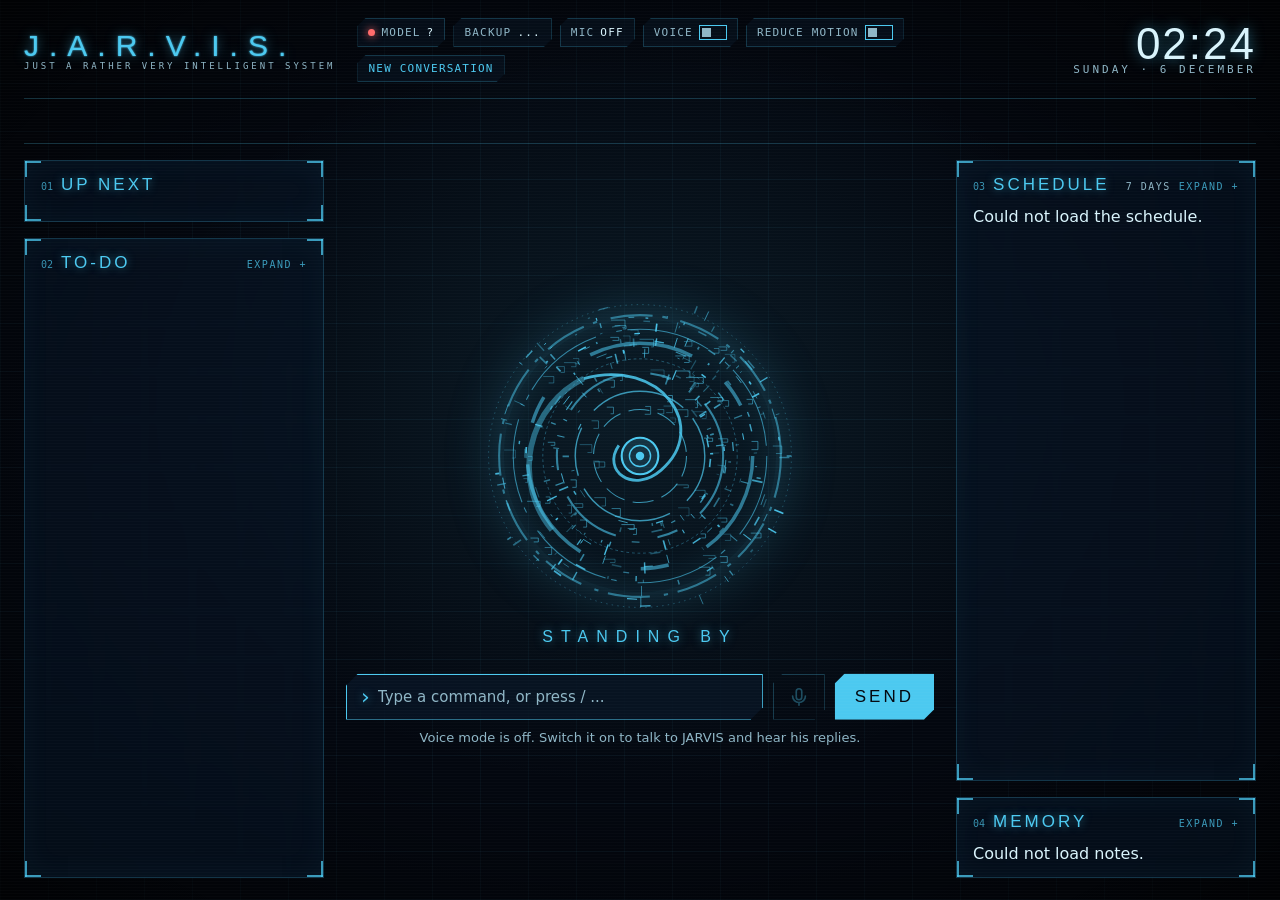
==== static/index.html @ 54e6f25e "Give the dashboard a cinematic HUD look Step 1 of the owner's HUD plan, from a mockup they approved:" ====
<!DOCTYPE html>
<html lang="en">
<head>
<meta charset="UTF-8">
<meta name="viewport" content="width=device-width, initial-scale=1">
<title>JARVIS</title>
<link rel="stylesheet" href="/static/css/jarvis.css">
</head>
<body data-state="idle">
<!-- Shown once per browser session, never with Reduce motion (app.js) -->
<div class="boot" id="boot" hidden>
  <div class="boot-lines">
    <div>&gt; INITIALISING J.A.R.V.I.S.</div>
    <div>&gt; CALENDAR ......... ONLINE</div>
    <div>&gt; MEMORY ........... ONLINE</div>
    <div>&gt; MODEL ............ <span id="boot-model">CHECKING</span></div>
    <div id="boot-greeting">&gt; GOOD DAY, SIR.</div>
  </div>
</div>
<div id="scrim"></div>

<header>
  <div class="mark">J.A.R.V.I.S.<small>JUST A RATHER VERY INTELLIGENT SYSTEM</small></div>
  <div class="readouts">
    <div class="chip" id="model-chip"><span class="dot" id="ollama-dot"></span>MODEL <b id="model-name">...</b></div>
    <div class="chip" id="backup-chip">BACKUP <b id="backup-time">...</b></div>
    <div class="chip">MIC <b id="mic-state">OFF</b></div>
    <div class="chip">VOICE <button id="voice" role="switch" aria-checked="false" aria-label="Voice mode"></button></div>
    <div class="chip">REDUCE MOTION <button id="motion" role="switch" aria-checked="false" aria-label="Reduce motion"></button></div>
    <button class="chip action" id="newchat" title="Forget this conversation and start again">NEW CONVERSATION</button>
  </div>
  <div class="clock"><div class="t" id="clock-time">--:--</div><div class="d" id="clock-date">&nbsp;</div></div>
</header>

<div class="timeline" id="timeline" aria-label="Today's events"></div>

<div class="col">
  <div class="panel" id="upnext-panel"><div class="h"><span class="n">01</span><span class="l">UP NEXT</span><span class="r" id="upnext-in"></span></div><div id="upnext"></div></div>
  <div class="panel grow" tabindex="0"><div class="h"><span class="n">02</span><span class="l">TO-DO</span><span class="r" id="tasks-count"></span><span class="hint">EXPAND +</span></div><div id="tasks"></div></div>
</div>

<div class="center">
  <div class="orbwrap"><svg id="orb" viewBox="0 0 460 460" role="img" aria-label="JARVIS orb"></svg></div>
  <div class="status" id="status">STANDING BY</div>
  <div class="transcript" id="transcript" aria-live="polite"></div>
  <div class="ticker" id="ticker"></div>
  <div id="confirm" role="alertdialog" aria-labelledby="confirm-text">
    <div><div class="warn">CONFIRM ACTION</div><div id="confirm-text"></div></div>
    <div class="btns">
      <button id="cancel" class="btn ghost">CANCEL</button>
      <button id="ok" class="btn amber">CONFIRM</button>
    </div>
  </div>
  <div class="bar">
    <div class="field"><input id="input" placeholder="Type a command, or press / ..." autocomplete="off" aria-label="Command"></div>
    <button id="mic" aria-label="Microphone" title="Hold to talk, or tap to start and tap to stop">
      <svg width="22" height="22" viewBox="0 0 24 24" fill="none" stroke="currentColor" stroke-width="1.8" stroke-linecap="round"><rect x="9" y="3" width="6" height="12" rx="3"/><path d="M5 11a7 7 0 0 0 14 0M12 18v3"/></svg>
    </button>
    <button id="send">SEND</button>
  </div>
  <div class="muted" id="hint"></div>
</div>

<div class="col">
  <div class="panel grow" id="sched-panel" tabindex="0"><div class="h"><span class="n">03</span><span class="l">SCHEDULE</span><span class="r">7 DAYS</span><span class="hint">EXPAND +</span></div><div id="sched"></div><div id="cal"></div></div>
  <div class="panel" tabindex="0"><div class="h"><span class="n">04</span><span class="l">MEMORY</span><span class="r" id="notes-count"></span><span class="hint">EXPAND +</span></div><div id="notes"></div></div>
</div>

<script src="/static/js/orb.js"></script>
<script src="/static/js/chat.js"></script>
<script src="/static/js/tasks.js"></script>
<script src="/static/js/notes.js"></script>
<script src="/static/js/voice.js"></script>
<script src="/static/js/calendar.js"></script>
<script src="/static/js/app.js"></script>
</body>
</html>
---- static/css/jarvis.css ----
/* JARVIS dashboard: the cinematic HUD look (CHANGELOG section 41) */
:root {
  --bg:#03070f; --panel:rgba(8,20,36,.62); --panel-solid:#07111f;
  --line:rgba(76,201,240,.22); --line-strong:rgba(76,201,240,.75);
  --text:#d9f4fc; --muted:#8fb6c6; --accent:#4cc9f0; --glow:rgba(76,201,240,.55);
  --amber:#f0b429; --red:#ff6b6b; --green:#3ddc97;
  --mono:ui-monospace,Menlo,monospace;
  /* DIN Condensed comes with macOS: angular and technical, nothing to download */
  --display:"DIN Condensed","Avenir Next Condensed","Arial Narrow",sans-serif;
}
* { box-sizing:border-box; }
html, body { height:100%; }

/* The dashboard is exactly one screen tall; panels scroll inside themselves */
body {
  margin:0; height:100vh; overflow:hidden; color:var(--text); font-family:-apple-system,system-ui,sans-serif;
  display:grid; grid-template-columns:minmax(240px,300px) 1fr minmax(240px,300px);
  grid-template-rows:auto auto minmax(0,1fr); gap:16px 22px; padding:18px 24px 22px;
  background:
    radial-gradient(ellipse at 50% 45%, rgba(76,201,240,.10), transparent 55%),
    radial-gradient(ellipse at center, transparent 55%, rgba(0,0,0,.75) 100%),
    repeating-linear-gradient(0deg, rgba(76,201,240,.045) 0 1px, transparent 1px 48px),
    repeating-linear-gradient(90deg, rgba(76,201,240,.045) 0 1px, transparent 1px 48px),
    var(--bg);
}
/* Faint scanlines over everything; they never catch clicks */
body::after { content:""; position:fixed; inset:0; pointer-events:none; z-index:30;
  background:repeating-linear-gradient(0deg, rgba(255,255,255,.018) 0 1px, transparent 1px 3px); }

/* ---------- header ---------- */
header { grid-column:1 / 4; display:flex; align-items:center; gap:22px; min-width:0; }
.mark { font-family:var(--display); font-size:30px; letter-spacing:10px; color:var(--accent); white-space:nowrap;
  text-shadow:0 0 12px var(--glow), 0 0 2px var(--accent); }
.mark small { display:block; font-family:var(--mono); font-size:9px; letter-spacing:3px; color:var(--muted); text-shadow:none; margin-top:-2px; }
.readouts { display:flex; gap:8px; flex-wrap:wrap; min-width:0; }
.readouts .chip { font-family:var(--mono); font-size:11px; letter-spacing:1.2px; color:var(--muted); padding:6px 10px; display:flex; align-items:center; gap:6px;
  border:1px solid var(--line); background:rgba(8,20,36,.55);
  clip-path:polygon(8px 0,100% 0,100% calc(100% - 8px),calc(100% - 8px) 100%,0 100%,0 8px); }
.readouts .chip b { color:var(--text); font-weight:500; }
.readouts .chip.warn b { color:var(--amber); }
.readouts button.chip { cursor:pointer; color:var(--accent); }
.readouts button.chip:hover { border-color:var(--line-strong); background:rgba(76,201,240,.1); }
.readouts button.chip:disabled { opacity:.5; cursor:wait; }
.readouts .chip button[role="switch"] { background:none; border:1px solid var(--accent); width:28px; height:15px; position:relative; padding:0; cursor:pointer; }
.readouts .chip button[role="switch"]::after { content:""; position:absolute; top:2px; left:2px; width:9px; height:9px; background:var(--muted); transition:left .2s; }
.readouts .chip button[aria-checked="true"]::after { left:15px; background:var(--accent); box-shadow:0 0 6px var(--glow); }
.dot { display:inline-block; width:7px; height:7px; border-radius:50%; background:var(--muted); }
.dot.ok { background:var(--green); box-shadow:0 0 8px var(--green); }
.dot.bad { background:var(--red); box-shadow:0 0 8px var(--red); }
.clock { margin-left:auto; text-align:right; white-space:nowrap; }
.clock .t { font-family:var(--display); font-size:44px; line-height:.9; letter-spacing:2px; text-shadow:0 0 14px var(--glow); }
.clock .d { font-family:var(--mono); font-size:11px; letter-spacing:3px; color:var(--muted); }

/* ---------- today's timeline ---------- */
.timeline { grid-column:1 / 4; position:relative; height:46px; border-top:1px solid var(--line); border-bottom:1px solid var(--line); overflow:hidden; }
.timeline .hour { position:absolute; top:0; bottom:0; border-left:1px solid rgba(76,201,240,.12);
  font-family:var(--mono); font-size:10px; color:var(--muted); padding:3px 0 0 4px; }
.timeline .ev { position:absolute; top:18px; height:21px; background:rgba(76,201,240,.18); border-left:2px solid var(--accent);
  font-size:11px; padding:3px 6px; white-space:nowrap; overflow:hidden; text-overflow:ellipsis; }
.timeline .ev.past { opacity:.4; }
.timeline .ev.live { border-left-color:var(--amber); background:rgba(240,180,41,.18); }
.timeline .now { position:absolute; top:0; bottom:0; width:2px; background:var(--amber); box-shadow:0 0 10px var(--amber); }
.timeline .now::before { content:"NOW"; position:absolute; top:2px; left:5px; font-family:var(--mono); font-size:9px; letter-spacing:2px; color:var(--amber); }
.timeline .tempty { position:absolute; left:12px; top:15px; font-size:12px; color:var(--muted); }

/* ---------- panels, framed with corner brackets ---------- */
.col { display:flex; flex-direction:column; gap:16px; min-height:0; }
.panel {
  position:relative; min-height:0; overflow:auto; padding:14px 16px; cursor:pointer;
  background-color:var(--panel); border:1px solid var(--line);
  -webkit-backdrop-filter:blur(3px); backdrop-filter:blur(3px);
  --c:var(--line-strong); --s:16px;
  background-image:
    linear-gradient(var(--c),var(--c)), linear-gradient(var(--c),var(--c)),
    linear-gradient(var(--c),var(--c)), linear-gradient(var(--c),var(--c)),
    linear-gradient(var(--c),var(--c)), linear-gradient(var(--c),var(--c)),
    linear-gradient(var(--c),var(--c)), linear-gradient(var(--c),var(--c));
  background-repeat:no-repeat;
  background-size:var(--s) 2px, 2px var(--s), var(--s) 2px, 2px var(--s), var(--s) 2px, 2px var(--s), var(--s) 2px, 2px var(--s);
  background-position:0 0, 0 0, 100% 0, 100% 0, 0 100%, 0 100%, 100% 100%, 100% 100%;
  box-shadow:inset 0 0 30px rgba(76,201,240,.05);
}
.panel.grow { flex:1; }
.panel:hover { --c:var(--accent); }
.h { display:flex; align-items:baseline; gap:8px; margin-bottom:12px; }
.h .n { font-family:var(--mono); font-size:10px; color:var(--accent); opacity:.7; }
.h .l { font-family:var(--display); font-size:17px; letter-spacing:3px; color:var(--accent); text-shadow:0 0 8px var(--glow); }
.h .r { margin-left:auto; font-family:var(--mono); font-size:10px; letter-spacing:1.5px; color:var(--muted); }
.h .hint { font-family:var(--mono); font-size:10px; letter-spacing:1.5px; color:var(--accent); opacity:.75; }
.panel.focused .h .r { display:none; }       /* counts like '7 DAYS' mean nothing in the big view */
/* Sentences (empty states, hints) in the normal font; monospace is for short labels */
.muted { font-size:13px; color:var(--muted); }
.panel.focused { position:fixed; inset:90px 12%; z-index:10; cursor:default; overflow:auto; background-color:var(--panel-solid); }
#scrim { display:none; position:fixed; inset:0; background:rgba(3,7,15,.85); z-index:9; }
body.has-focus #scrim { display:block; }

/* Up next */
#upnext-panel { flex:0 0 auto; cursor:default; }
#upnext-panel:hover { --c:var(--line-strong); }
.next .when { font-family:var(--mono); font-size:12px; letter-spacing:1px; color:var(--accent); }
.next .when.live { color:var(--amber); }
.next .what { font-family:var(--display); font-size:28px; letter-spacing:1px; margin:3px 0 6px; line-height:1.05; text-shadow:0 0 10px rgba(217,244,252,.25); }
.next .progress { height:4px; background:rgba(76,201,240,.15); position:relative; overflow:hidden; margin-bottom:2px; }
.next .progress i { position:absolute; inset:0 auto 0 0; background:linear-gradient(90deg,var(--amber),#ffd57a); box-shadow:0 0 10px rgba(240,180,41,.6); }
.nthen { font-size:13px; color:var(--muted); margin-top:10px; }

/* To-do: diamond checkboxes */
.task { display:flex; gap:10px; align-items:center; font-size:15px; padding:8px 0; border-top:1px solid rgba(76,201,240,.1); cursor:pointer; }
.task input { -webkit-appearance:none; appearance:none; flex:none; margin:0 2px; width:13px; height:13px; border:1.5px solid var(--accent); transform:rotate(45deg); cursor:pointer; }
.task input:checked { background:var(--accent); box-shadow:0 0 8px var(--glow); }
.task input:focus-visible { outline:2px solid var(--amber); outline-offset:3px; }
.task.done .t { text-decoration:line-through; color:var(--muted); }
.task .due { margin-left:auto; font-family:var(--mono); font-size:12px; color:var(--muted); white-space:nowrap; }
.task .due.late { color:#ff8c8c; }
.panel.focused .task { font-size:18px; }

/* Memory */
.note { font-size:15px; padding:8px 0; border-top:1px solid rgba(76,201,240,.1); }
.note::before { content:"\25B8  "; color:var(--accent); }
.panel.focused .note { font-size:18px; }

/* ---------- centre: orb and conversation ---------- */
.center { display:flex; flex-direction:column; align-items:center; justify-content:center; gap:10px; min-width:0; min-height:0; }
.orbwrap { position:relative; width:min(360px,100%,36vh); flex-shrink:0; transition:width .4s ease; }
body.chatting .orbwrap { width:min(200px,100%,22vh); }
.orbwrap::before { content:""; position:absolute; inset:8%; border-radius:50%; pointer-events:none;
  box-shadow:0 0 60px rgba(76,201,240,.25), inset 0 0 40px rgba(76,201,240,.15); transition:box-shadow .4s; }
#orb { width:100%; height:auto; display:block; color:var(--accent); }
.status { font-family:var(--display); font-size:16px; letter-spacing:8px; color:var(--accent); text-shadow:0 0 10px var(--glow); }
/* The conversation: your lines on the right, JARVIS on the left, newest at the bottom */
.transcript { flex:1 1 auto; min-height:60px; width:100%; max-width:600px; overflow-y:auto; display:flex; flex-direction:column; gap:10px; padding:4px 2px; }
.transcript:empty { flex:0 0 auto; min-height:0; }
.msg { max-width:86%; padding:9px 13px; font-size:15px; line-height:1.45; white-space:pre-wrap; overflow-wrap:anywhere; }
.msg:empty { display:none; }
.msg.you { align-self:flex-end; background:rgba(76,201,240,.12); border:1px solid rgba(76,201,240,.28);
  clip-path:polygon(0 0,100% 0,100% calc(100% - 10px),calc(100% - 10px) 100%,0 100%); }
.msg.bot { align-self:flex-start; background:rgba(8,20,36,.75); border-left:2px solid var(--accent); }
.msg.bot::before { content:"JARVIS"; display:block; font-family:var(--mono); font-size:9px; letter-spacing:3px; color:var(--accent); margin-bottom:3px; }

/* What JARVIS did this turn, one line per step; hidden when there is nothing to show */
.ticker { font-family:var(--mono); font-size:12px; color:var(--muted); width:100%; max-width:600px; display:flex; flex-direction:column; gap:3px; padding:0 4px; }
.ticker:empty { display:none; }
.step::before { display:inline-block; width:18px; font-weight:700; }
.step.done::before { content:"\2713"; color:var(--accent); }
.step.error { color:#ffb3b3; }
.step.error::before { content:"!"; color:var(--red); }
.step.waiting { color:#f6d47a; }
.step.waiting::before { content:"\2026"; color:var(--amber); }

/* The confirmation card */
#confirm { display:none; width:100%; max-width:600px; padding:14px 16px; justify-content:space-between; align-items:center; gap:12px; flex-wrap:wrap;
  background:rgba(40,28,4,.85); border:1px solid var(--amber); box-shadow:0 0 24px rgba(240,180,41,.25);
  clip-path:polygon(12px 0,100% 0,100% calc(100% - 12px),calc(100% - 12px) 100%,0 100%,0 12px); }
#confirm.show { display:flex; }
.warn { font-family:var(--mono); font-size:11px; letter-spacing:3px; color:var(--amber); margin-bottom:4px; }
.btns { display:flex; gap:8px; }
.btn { padding:10px 18px; font-family:var(--display); font-size:16px; letter-spacing:2px; cursor:pointer;
  clip-path:polygon(8px 0,100% 0,100% calc(100% - 8px),calc(100% - 8px) 100%,0 100%,0 8px); }
.btn.ghost { background:transparent; border:1px solid var(--muted); color:var(--text); }
.btn.amber { background:var(--amber); border:1px solid var(--amber); color:#1a1405; box-shadow:0 0 14px rgba(240,180,41,.5); }

/* The command bar */
.bar { display:flex; gap:10px; width:100%; max-width:600px; }
.field { flex:1; display:flex; align-items:center; gap:8px; padding:0 14px; background:rgba(8,20,36,.85); border:1px solid var(--line-strong);
  box-shadow:0 0 18px rgba(76,201,240,.12); clip-path:polygon(12px 0,100% 0,100% calc(100% - 12px),calc(100% - 12px) 100%,0 100%,0 12px); }
.field::before { content:"\203A"; color:var(--accent); font-size:22px; line-height:1; text-shadow:0 0 8px var(--glow); }
.field:focus-within { border-color:var(--accent); box-shadow:0 0 22px rgba(76,201,240,.25); }
#input { flex:1; min-width:0; padding:13px 0; border:none; outline:none; background:transparent; color:var(--text); font-size:15px; font-family:inherit; }
#input::placeholder { color:var(--muted); }
#send { padding:0 20px; font-family:var(--display); font-size:17px; letter-spacing:3px; color:var(--bg); background:var(--accent); border:none; cursor:pointer;
  box-shadow:0 0 16px var(--glow); clip-path:polygon(10px 0,100% 0,100% calc(100% - 10px),calc(100% - 10px) 100%,0 100%,0 10px); }
#send:disabled { opacity:.5; cursor:wait; }
#mic { width:52px; display:flex; align-items:center; justify-content:center; color:var(--accent); background:transparent; border:1px solid var(--line-strong); cursor:pointer; touch-action:none;
  clip-path:polygon(10px 0,100% 0,100% calc(100% - 10px),calc(100% - 10px) 100%,0 100%,0 10px); }
#mic.live { background:var(--green); border-color:var(--green); color:var(--bg); box-shadow:0 0 16px var(--green); }
#mic:disabled { opacity:.35; cursor:not-allowed; }
#hint { text-align:center; max-width:600px; }

/* ---------- the orb's states ---------- */
@keyframes spin { to { transform:rotate(360deg); } }
@keyframes pulse { 50% { transform:scale(1.15); } }
@keyframes breathe { 50% { transform:scale(1.04); } }
#orb g { transform-box:view-box; transform-origin:center; }
.spin-slow { animation:spin 90s linear infinite; }
.spin-rev { animation:spin 140s linear infinite reverse; }
.core { animation:pulse 4s ease-in-out infinite; }
body[data-state="listening"] .core { animation-duration:1.2s; }
body[data-state="listening"] .orbwrap::before { box-shadow:0 0 90px rgba(61,220,151,.35), inset 0 0 40px rgba(61,220,151,.2); }
body[data-state="thinking"] .spin-slow { animation-duration:12s; }
body[data-state="thinking"] .spin-rev { animation-duration:18s; }
body[data-state="speaking"] .core { animation-duration:.8s; }
body[data-state="speaking"] #orb { animation:breathe .6s ease-in-out infinite; }

/* ---------- the boot sequence (app.js decides whether it plays) ---------- */
.boot { position:fixed; inset:0; z-index:40; display:flex; align-items:center; justify-content:center; background:var(--bg);
  font-family:var(--mono); font-size:13px; letter-spacing:2px; color:var(--accent); animation:bootout .5s ease 2.4s forwards; }
.boot[hidden] { display:none; }
.boot-lines div { opacity:0; animation:bootline .2s ease forwards; }
.boot-lines div:nth-child(1) { animation-delay:.1s; } .boot-lines div:nth-child(2) { animation-delay:.5s; }
.boot-lines div:nth-child(3) { animation-delay:.9s; } .boot-lines div:nth-child(4) { animation-delay:1.3s; }
.boot-lines div:nth-child(5) { animation-delay:1.8s; color:var(--text); text-shadow:0 0 10px var(--glow); }
@keyframes bootline { to { opacity:1; } }
@keyframes bootout { to { opacity:0; visibility:hidden; } }
body.booting header, body.booting .timeline, body.booting .center, body.booting .panel { animation:rise .6s ease both; }
body.booting header, body.booting .timeline { animation-delay:2.4s; }
body.booting .center { animation-delay:2.55s; }
body.booting .col:first-of-type .panel { animation-delay:2.5s; }
body.booting .col:last-of-type .panel { animation-delay:2.65s; }
@keyframes rise { from { opacity:0; transform:translateY(8px); } }

/* Reduce motion: the header switch, or the Mac's own setting */
body.reduce *, body.reduce *::before { animation:none !important; transition:none !important; }
@media (prefers-reduced-motion: reduce) { *, *::before { animation:none !important; transition:none !important; } }

/* ---------- Schedule: compact ---------- */
#sched .sday { position:sticky; top:-14px; z-index:1; background:var(--panel-solid); font-family:var(--mono); font-size:11px; letter-spacing:2px; color:var(--accent); padding:10px 0 4px; }
.evc { position:relative; padding:7px 10px 7px 14px; margin:5px 0; background:rgba(76,201,240,.06); }
.evc::before { content:""; position:absolute; left:0; top:0; bottom:0; width:3px; background:var(--accent); box-shadow:0 0 8px var(--glow); }
.evc .et { font-size:15px; }
.evc .em { font-family:var(--mono); font-size:12px; color:var(--muted); margin-top:2px; }
.evc.past { opacity:.4; }
.evc.live { background:rgba(240,180,41,.1); }
.evc.live::before { background:var(--amber); box-shadow:0 0 8px rgba(240,180,41,.6); }
.evc.next { background:rgba(76,201,240,.14); }
.evc.next::before { width:5px; }
.sempty { font-size:13px; color:var(--muted); opacity:.7; padding:2px 0 6px; }

/* ---------- Schedule: expanded ---------- */
#cal { display:none; }
#sched-panel.focused { inset:60px 4%; display:flex; flex-direction:column; overflow:hidden; }
#sched-panel.focused #sched { display:none; }
#sched-panel.focused #cal { display:flex; flex-direction:column; flex:1; min-height:0; }
.ctool { display:flex; align-items:center; gap:8px; flex-wrap:wrap; margin-bottom:12px; }
.ctitle { font-family:var(--display); font-size:24px; letter-spacing:2px; margin:0 10px; }
.tabs { margin-left:auto; display:flex; gap:6px; }
.cbtn { background:transparent; border:1px solid var(--line); color:var(--text); padding:6px 12px; font-size:14px; font-family:inherit; cursor:pointer; }
.cbtn:hover { border-color:var(--accent); }
.cbtn.on { background:rgba(76,201,240,.18); border-color:var(--accent); color:var(--accent); }
.cbody { flex:1; min-height:0; overflow:auto; }

/* year */
.ygrid { display:grid; grid-template-columns:repeat(auto-fill,minmax(230px,1fr)); gap:20px; }
.ym-title { background:none; border:none; color:var(--accent); font-family:var(--mono); letter-spacing:2px; font-size:13px; cursor:pointer; padding:0 0 6px; }
.ym-grid { display:grid; grid-template-columns:repeat(7,1fr); gap:2px; text-align:center; font-size:12px; }
.ym-grid .dow { color:var(--muted); font-size:11px; }
.yd { padding:4px 0; cursor:pointer; }
.yd.out { cursor:default; }
.yd.today { outline:1px solid var(--accent); }

/* month */
.mdow { display:grid; grid-template-columns:repeat(7,1fr); font-family:var(--mono); font-size:12px; letter-spacing:1px; color:var(--muted); padding-bottom:6px; }
.mgrid { display:grid; grid-template-columns:repeat(7,1fr); grid-auto-rows:minmax(104px,1fr); gap:1px; background:rgba(76,201,240,.15); border:1px solid rgba(76,201,240,.15); }
.mcell { background:var(--panel-solid); padding:6px; min-width:0; overflow:hidden; cursor:pointer; }
.mcell:hover { background:#0e1d33; }
.mcell.out { opacity:.4; }
.mcell .num { display:inline-block; font-size:13px; color:var(--muted); padding:1px 7px; }
.mcell.today .num { background:var(--accent); color:var(--bg); }
.mcell .chip { font-size:12px; padding:2px 6px; margin-top:3px; background:rgba(76,201,240,.16); white-space:nowrap; overflow:hidden; text-overflow:ellipsis; }
.more { font-size:12px; color:var(--muted); margin-top:3px; }

/* week + day (time grid) */
.tg { display:grid; position:relative; }
.tgh { position:sticky; top:0; z-index:3; background:var(--panel-solid); border:none; border-bottom:1px solid var(--line); color:var(--text); font-size:14px; font-family:inherit; padding:8px 4px; text-align:center; }
button.tgh { cursor:pointer; }
.tgh.today { color:var(--accent); font-weight:700; }
.gutter { position:relative; }
.gutter span { position:absolute; right:8px; font-family:var(--mono); font-size:12px; color:var(--muted); }
.dcol { position:relative; border-left:1px solid rgba(76,201,240,.15); background-image:linear-gradient(to bottom, rgba(76,201,240,.15) 1px, transparent 1px); }
.tev { position:absolute; padding:3px 6px; background:rgba(76,201,240,.22); border-left:3px solid var(--accent); box-shadow:0 0 0 1px var(--panel-solid); font-size:13px; overflow:hidden; }
.tev .tm { font-family:var(--mono); font-size:12px; color:var(--muted); }
.nowline { position:absolute; left:0; right:0; height:2px; background:var(--amber); box-shadow:0 0 8px var(--amber); z-index:2; }

/* ---------- narrow screens: one column that scrolls ---------- */
@media (max-width:900px) {
  body { grid-template-columns:1fr; grid-template-rows:none; height:auto; min-height:100vh; overflow:auto; padding:14px; }
  header { grid-column:1; flex-wrap:wrap; }
  .clock { margin-left:0; }
  .timeline { display:none; }
  .center { order:-1; }
}
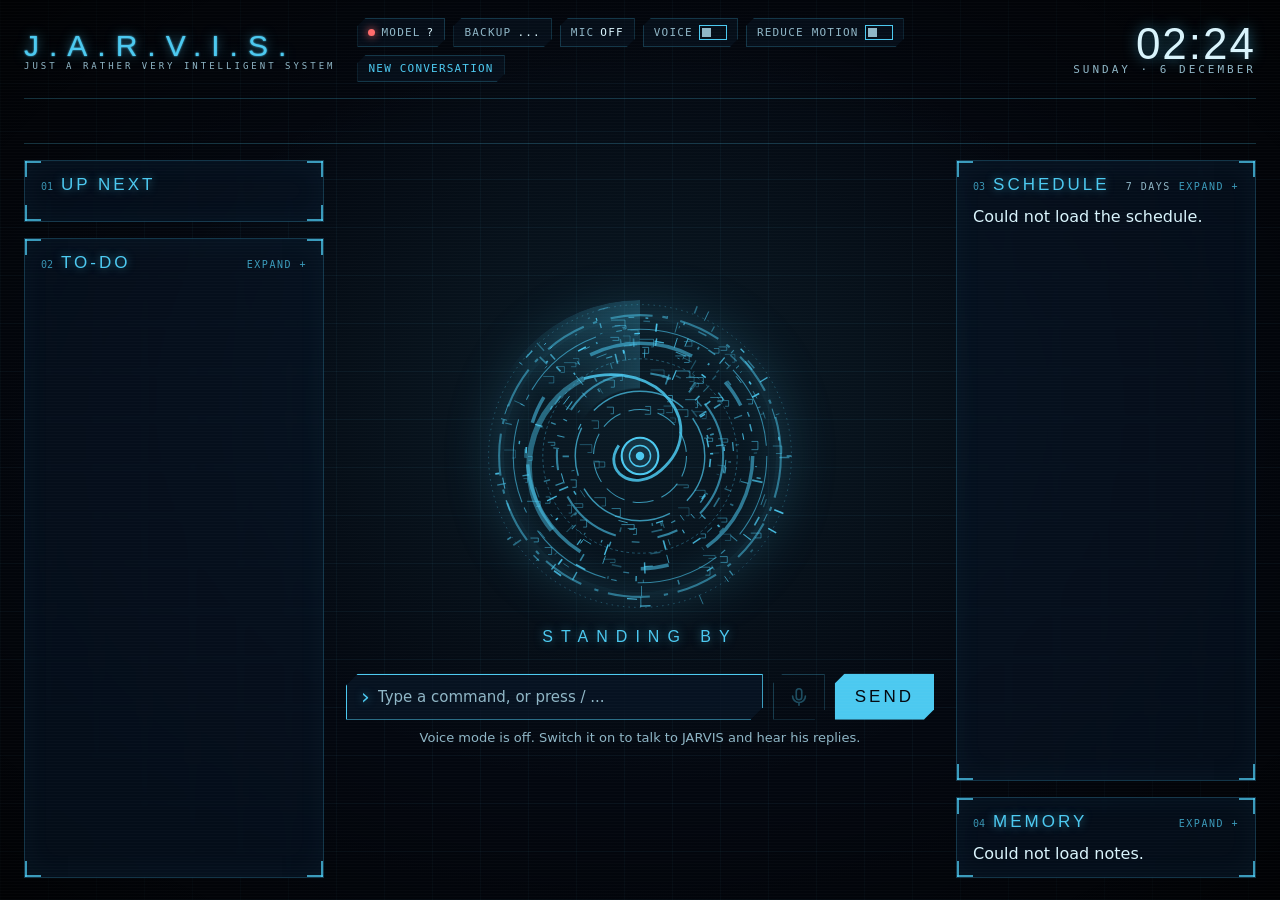
==== commit 077a0bb3: "Bring the dashboard to life with a motion layer Two new files, static/js/motion.js and static/css/mo" ====
--- a/static/index.html
+++ b/static/index.html
@@ -5,6 +5,7 @@
 <meta name="viewport" content="width=device-width, initial-scale=1">
 <title>JARVIS</title>
 <link rel="stylesheet" href="/static/css/jarvis.css">
+<link rel="stylesheet" href="/static/css/motion.css">
 </head>
 <body data-state="idle">
 <!-- Shown once per browser session, never with Reduce motion (app.js) -->
@@ -73,5 +74,6 @@
 <script src="/static/js/voice.js"></script>
 <script src="/static/js/calendar.js"></script>
 <script src="/static/js/app.js"></script>
+<script src="/static/js/motion.js"></script>
 </body>
 </html>
--- a/static/css/motion.css
+++ b/static/css/motion.css
@@ -0,0 +1,177 @@
+/* ===================== Motion (CHANGELOG section 42) =====================
+   The animations added by js/motion.js. Every class here starts with "fx-", so none can clash
+   with the page's own classes. Reduce motion (the header switch or the Mac's setting) turns
+   all of it off: jarvis.css stops every animation, and the end of this file hides the rest. */
+
+/* Lets the bracket length animate (Safari 16.4 and later understand @property) */
+@property --s { syntax:'<length>'; inherits:false; initial-value:16px; }
+
+/* ---------- The orb ---------- */
+#orb { transition:color .5s ease; }
+body[data-state="listening"] #orb { color:var(--green); }
+body.fx-awaiting #orb { color:var(--amber); }                 /* a card needs your Confirm */
+body.fx-awaiting .orbwrap::before { box-shadow:0 0 90px rgba(240,180,41,.35), inset 0 0 40px rgba(240,180,41,.2); }
+/* The whole orb grows a little with the sound level (--level, 0 to 1, set by motion.js) */
+#orb .fx-react { transform-box:view-box; transform-origin:center; transform:scale(calc(1 + var(--level, 0) * .09)); transition:transform 70ms linear; }
+#orb .fx-react .core { transform:scale(calc(1 + var(--level, 0) * .5)); transform-box:view-box; transform-origin:center; }
+/* Idle breathing: a slow glow, so the orb never looks frozen */
+@keyframes fx-breathe { 50% { opacity:.55; } }
+body[data-state="idle"] .orbwrap::before { animation:fx-breathe 5s ease-in-out infinite; }
+/* Thinking: a bright arc sweeps round like a radar, and outer segments light in turn */
+#orb .fx-radar, #orb .fx-segs { opacity:0; transition:opacity .4s; }
+body[data-state="thinking"] #orb .fx-radar, body[data-state="thinking"] #orb .fx-segs { opacity:1; }
+#orb .fx-radar { animation:spin 1.6s linear infinite; transform-box:view-box; transform-origin:center; }
+@keyframes fx-seglight { 0%, 100% { opacity:.12; } 10% { opacity:1; } }
+#orb .fx-segs path { opacity:.12; }
+body[data-state="thinking"] #orb .fx-segs path { animation:fx-seglight 1.2s linear infinite; animation-delay:calc(var(--i) * 50ms); }
+
+/* ---------- Screens: the access sequence ---------- */
+/* The dashboard recedes behind an open screen */
+header, .timeline, .center { transition:transform .45s ease, filter .45s ease, opacity .45s ease; }
+.col > .panel { transition:--s .3s ease, transform .45s ease, filter .45s ease, opacity .45s ease; }
+body.fx-receding header, body.fx-receding .timeline, body.fx-receding .center, body.fx-receding .col > .panel:not(.focused) {
+  transform:scale(.95); filter:blur(3px); opacity:.45; }
+body.fx-receding #scrim { background:rgba(3,7,15,.55); }
+/* A screen that is open but not shown yet keeps its place, invisibly */
+.panel.fx-hidden { visibility:hidden; }
+/* 1. Charge: the panel pulses, a shockwave bursts out of it */
+@keyframes fx-charge { 0% { --c:var(--accent); filter:brightness(1); } 50% { filter:brightness(1.8); transform:scale(1.02); } 100% { filter:brightness(1); transform:scale(1); } }
+.panel.fx-charge { animation:fx-charge .25s ease; }
+.fx-shock { position:fixed; z-index:22; border-radius:50%; border:2px solid var(--accent); pointer-events:none; box-shadow:0 0 30px var(--glow), inset 0 0 30px var(--glow); }
+/* 2-4. The empty frame that flies out and holds the access readout */
+.fx-frame { position:fixed; z-index:21; pointer-events:none; border:1px solid var(--line-strong); background:rgba(4,12,24,.88);
+  box-shadow:0 0 40px rgba(76,201,240,.25), inset 0 0 60px rgba(76,201,240,.08);
+  display:flex; flex-direction:column; align-items:center; justify-content:center; gap:16px; overflow:hidden; }
+.fx-frame::before { content:""; position:absolute; inset:0; pointer-events:none;
+  background:repeating-linear-gradient(0deg, rgba(76,201,240,.06) 0 1px, transparent 1px 24px), repeating-linear-gradient(90deg, rgba(76,201,240,.06) 0 1px, transparent 1px 24px); }
+.fx-corner { position:absolute; width:40px; height:40px; border:0 solid var(--accent); filter:drop-shadow(0 0 8px var(--glow)); }
+.fx-corner:nth-child(1) { top:-1px; left:-1px; border-width:3px 0 0 3px; }
+.fx-corner:nth-child(2) { top:-1px; right:-1px; border-width:3px 3px 0 0; }
+.fx-corner:nth-child(3) { bottom:-1px; left:-1px; border-width:0 0 3px 3px; }
+.fx-corner:nth-child(4) { bottom:-1px; right:-1px; border-width:0 3px 3px 0; }
+.fx-readout { display:flex; flex-direction:column; align-items:center; gap:14px; opacity:0; transition:opacity .2s; }
+.fx-frame.fx-loading .fx-readout { opacity:1; }
+.fx-title { font-family:var(--display); font-size:44px; letter-spacing:8px; color:var(--accent); text-shadow:0 0 18px var(--glow); text-align:center; }
+.fx-bar { display:flex; gap:4px; width:min(520px,60vw); }
+.fx-bar i { flex:1; height:18px; border:1px solid rgba(76,201,240,.4); background:rgba(76,201,240,.05); transition:background .08s, box-shadow .08s; }
+.fx-bar i.fx-on { background:var(--accent); box-shadow:0 0 10px var(--glow); }
+.fx-pct { font-family:var(--display); font-size:30px; letter-spacing:3px; color:var(--text); min-width:4ch; text-align:center; }
+.fx-line { font-family:var(--mono); font-size:12px; letter-spacing:3px; color:var(--muted); }
+.fx-frame.fx-granted .fx-title { color:var(--green); text-shadow:0 0 22px rgba(61,220,151,.8); }
+.fx-frame.fx-granted .fx-bar i.fx-on { background:var(--green); box-shadow:0 0 12px rgba(61,220,151,.8); }
+@keyframes fx-grantflash { 0% { box-shadow:0 0 40px rgba(76,201,240,.25); } 40% { box-shadow:0 0 90px rgba(61,220,151,.6), inset 0 0 120px rgba(61,220,151,.25); } 100% { box-shadow:0 0 40px rgba(76,201,240,.25); } }
+.fx-frame.fx-granted { animation:fx-grantflash .3s ease; }
+/* 5. Reveal: the content beams open from a bright line through the middle */
+@keyframes fx-beam { 0% { clip-path:inset(50% 0 50% 0); filter:brightness(2.5); } 100% { clip-path:inset(0 0 0 0); filter:none; } }
+.panel.fx-reveal > :not(.fx-lockon) { animation:fx-beam .45s cubic-bezier(.3,.8,.3,1) both; }
+@keyframes fx-beamline { 0% { transform:scaleX(0); opacity:1; } 45% { transform:scaleX(1); opacity:1; } 100% { transform:scaleX(1); opacity:0; } }
+.panel.focused.fx-reveal::before { content:""; position:absolute; left:0; right:0; top:50%; height:3px; z-index:6; pointer-events:none;
+  background:linear-gradient(90deg, transparent, #fff, var(--accent), #fff, transparent); box-shadow:0 0 24px var(--accent); animation:fx-beamline .6s ease both; }
+/* Targeting brackets close in and lock onto the corners */
+.fx-lockon { display:none; position:absolute; inset:0; pointer-events:none; z-index:6; }
+.fx-lockon span { position:absolute; width:34px; height:34px; border:0 solid var(--accent); filter:drop-shadow(0 0 6px var(--glow)); }
+.fx-lockon span:nth-child(1) { top:0; left:0; border-width:3px 0 0 3px; }
+.fx-lockon span:nth-child(2) { top:0; right:0; border-width:3px 3px 0 0; }
+.fx-lockon span:nth-child(3) { bottom:0; left:0; border-width:0 0 3px 3px; }
+.fx-lockon span:nth-child(4) { bottom:0; right:0; border-width:0 3px 3px 0; }
+@keyframes fx-lockin { 0% { inset:-60px; opacity:0; } 55% { inset:-6px; opacity:1; } 70% { inset:0; opacity:1; filter:brightness(2); } 100% { inset:0; opacity:0; } }
+.panel.fx-reveal .fx-lockon { display:block; animation:fx-lockin .6s cubic-bezier(.2,.8,.2,1) forwards; }
+/* A short glitch as it settles: the text splits into red and cyan copies and the panel jumps a
+   little. steps(1) holds each frame until the next one, so every split stays long enough to see. */
+@keyframes fx-glitch {
+  0%   { transform:translate(-2px, 0);    text-shadow:5px 0 rgba(255,60,90,.85), -5px 0 rgba(76,201,240,.9); }
+  15%  { transform:translate(2px, -1px);  text-shadow:-4px 0 rgba(255,60,90,.85), 4px 0 rgba(76,201,240,.9); }
+  30%  { transform:translate(-1px, 1px);  text-shadow:6px 0 rgba(255,60,90,.8), -6px 0 rgba(76,201,240,.85); opacity:.85; }
+  45%  { transform:translate(1px, 0);     text-shadow:-3px 0 rgba(255,60,90,.75), 3px 0 rgba(76,201,240,.8); opacity:1; }
+  60%  { transform:translate(0);          text-shadow:4px 0 rgba(255,60,90,.7), -4px 0 rgba(76,201,240,.75); }
+  75%  { transform:translate(0);          text-shadow:-2px 0 rgba(255,60,90,.6), 2px 0 rgba(76,201,240,.65); }
+  90%  { transform:translate(0);          text-shadow:1px 0 rgba(255,60,90,.4), -1px 0 rgba(76,201,240,.45); }
+  100% { transform:translate(0);          text-shadow:none; } }
+/* The title has its own cyan glow, which would hide the split, so it gets the same frames plus its glow */
+@keyframes fx-glitch-title {
+  0%   { text-shadow:5px 0 rgba(255,60,90,.85), -5px 0 rgba(76,201,240,.9), 0 0 8px var(--glow); }
+  15%  { text-shadow:-4px 0 rgba(255,60,90,.85), 4px 0 rgba(76,201,240,.9), 0 0 8px var(--glow); }
+  30%  { text-shadow:6px 0 rgba(255,60,90,.8), -6px 0 rgba(76,201,240,.85), 0 0 8px var(--glow); }
+  45%  { text-shadow:-3px 0 rgba(255,60,90,.75), 3px 0 rgba(76,201,240,.8), 0 0 8px var(--glow); }
+  60%  { text-shadow:4px 0 rgba(255,60,90,.7), -4px 0 rgba(76,201,240,.75), 0 0 8px var(--glow); }
+  75%  { text-shadow:-2px 0 rgba(255,60,90,.6), 2px 0 rgba(76,201,240,.65), 0 0 8px var(--glow); }
+  90%  { text-shadow:1px 0 rgba(255,60,90,.4), -1px 0 rgba(76,201,240,.45), 0 0 8px var(--glow); }
+  100% { text-shadow:0 0 8px var(--glow); } }
+.panel.fx-glitch { animation:fx-glitch .4s steps(1, end) both; }
+.panel.fx-glitch .h .l { animation:fx-glitch-title .4s steps(1, end) both; }
+/* Closing: the content collapses to a bright line, like a screen switching off */
+@keyframes fx-crtoff { 0% { transform:scaleY(1); filter:none; } 60% { transform:scaleY(.02); filter:brightness(3); } 100% { transform:scaleY(.02) scaleX(0); filter:brightness(3); opacity:0; } }
+.panel.fx-off > :not(.h) { animation:fx-crtoff .26s ease-in forwards; transform-origin:center; }
+/* The content arrives item by item (--i is each item's position, set by motion.js) */
+@keyframes fx-arrive-seq { from { opacity:0; transform:translateX(-10px); } }
+.fx-seq { animation:fx-arrive-seq .35s ease both; animation-delay:calc(var(--i) * 35ms); }
+
+/* ---------- Feedback when something changes ---------- */
+/* An event added: a glow ripple */
+@keyframes fx-ping { 0% { box-shadow:0 0 0 0 rgba(76,201,240,.8); background:rgba(76,201,240,.35); } 100% { box-shadow:0 0 0 14px rgba(76,201,240,0); } }
+.evc.fx-ping, #timeline .ev.fx-ping { animation:fx-ping 1.2s ease-out 2; }
+/* An event deleted: a scan-line wipe */
+@keyframes fx-wipe { 0% { clip-path:inset(0 0 0 0); } 100% { clip-path:inset(0 0 100% 0); opacity:.2; } }
+.evc.fx-wipe, #timeline .ev.fx-wipe { animation:fx-wipe .55s ease-in forwards; border-bottom:2px solid var(--red); }
+/* A task ticked: the diamond bursts, the strike-through draws across */
+@keyframes fx-burst { 0% { box-shadow:0 0 0 0 rgba(76,201,240,.9); } 100% { box-shadow:0 0 0 12px rgba(76,201,240,0); } }
+.task.fx-done input { animation:fx-burst .6s ease-out; }
+.task.done .t { text-decoration:none; background:linear-gradient(var(--muted), var(--muted)) left 55% / 100% 1px no-repeat; }
+@keyframes fx-strike { from { background-size:0 1px; } }
+.task.fx-done .t { animation:fx-strike .45s ease-out .1s both; }
+/* New tasks and notes slide in with a glow */
+@keyframes fx-slidein { from { opacity:0; transform:translateX(-14px); background:rgba(76,201,240,.25); } 60% { background:rgba(76,201,240,.12); } }
+.task.fx-arrive, .note.fx-arrive { animation:fx-slidein .7s ease-out; }
+/* Up next: the progress bar fills smoothly; an event starting flashes amber */
+.next .progress i { transition:width 1s ease; }
+@keyframes fx-nowflash { 0%, 100% { box-shadow:inset 0 0 30px rgba(76,201,240,.05); } 30% { box-shadow:inset 0 0 60px rgba(240,180,41,.45), 0 0 30px rgba(240,180,41,.4); --c:var(--amber); } }
+#upnext-panel.fx-flash { animation:fx-nowflash 1.2s ease 3; }
+
+/* ---------- Text ---------- */
+/* The clock flips when the minute changes */
+@keyframes fx-flip { 0% { transform:rotateX(0); } 50% { transform:rotateX(90deg); } 100% { transform:rotateX(0); } }
+.clock .t.fx-flip { animation:fx-flip .5s ease; display:inline-block; }
+/* A soft cursor while JARVIS is still talking */
+@keyframes fx-blink { 50% { opacity:0; } }
+.msg.bot.fx-streaming::after { content:"\258D"; color:var(--accent); margin-left:2px; animation:fx-blink 1s steps(1) infinite; }
+
+/* ---------- The confirmation card ---------- */
+@keyframes fx-cardin { from { opacity:0; transform:translateY(16px); } }
+@keyframes fx-amberpulse { 50% { box-shadow:0 0 40px rgba(240,180,41,.55); } }
+#confirm.show { animation:fx-cardin .35s cubic-bezier(.2,.8,.2,1), fx-amberpulse 1.4s ease .35s 2; }
+.fx-countdown { width:34px; height:34px; flex:none; margin-right:4px; }
+.fx-countdown circle { fill:none; stroke-width:3; }
+.fx-countdown .fx-track { stroke:rgba(240,180,41,.2); }
+.fx-countdown .fx-left { stroke:var(--amber); stroke-dasharray:88; stroke-dashoffset:0; transform:rotate(-90deg); transform-origin:center;
+  animation:fx-drain var(--secs, 300s) linear forwards; }
+@keyframes fx-drain { to { stroke-dashoffset:88; } }
+#confirm.fx-expired { border-color:var(--muted); box-shadow:none; animation:none; }
+#confirm.fx-expired .warn { color:var(--muted); }
+
+/* ---------- Ambient life ---------- */
+/* A radar sweep behind the orb (on while body has fx-radar) */
+.orbwrap::after { content:""; position:absolute; inset:2%; border-radius:50%; pointer-events:none; opacity:0; transition:opacity .6s;
+  background:conic-gradient(from 0deg, rgba(76,201,240,.0) 0deg, rgba(76,201,240,.0) 300deg, rgba(76,201,240,.22) 360deg);
+  -webkit-mask:radial-gradient(circle, transparent 30%, #000 31%); mask:radial-gradient(circle, transparent 30%, #000 31%);
+  animation:spin 6s linear infinite; }
+body.fx-radar .orbwrap::after { opacity:1; }
+/* Hover: the brackets slide outward and a light runs along the top edge */
+.panel:not(.focused):hover { --s:26px; }
+@keyframes fx-edgerun { from { left:-40%; } to { left:100%; } }
+.panel:not(.focused):hover::before { content:""; position:absolute; top:-1px; width:40%; height:1px; pointer-events:none;
+  background:linear-gradient(90deg, transparent, var(--accent), transparent); animation:fx-edgerun .9s ease-out forwards; }
+/* Holographic tilt: set by motion.js from the mouse position */
+.panel.fx-tilt { transform:perspective(900px) rotateX(var(--rx, 0deg)) rotateY(var(--ry, 0deg)); }
+/* Ambient mode: after 3 idle minutes the panels dim and the orb takes the stage */
+.col, .timeline, .transcript, .bar, .readouts { transition:opacity .5s ease; }
+body.fx-ambient .col, body.fx-ambient .timeline, body.fx-ambient .transcript, body.fx-ambient .ticker,
+body.fx-ambient .bar, body.fx-ambient #hint, body.fx-ambient .readouts { opacity:.12; transition:opacity 1.2s ease; }
+body.fx-ambient .orbwrap { width:min(460px,100%,52vh) !important; }
+
+/* ---------- Reduce motion turns all of this off ---------- */
+body.reduce .orbwrap::after, body.reduce .panel::before, body.reduce .panel::after, body.reduce .fx-countdown { display:none; }
+body.reduce .panel { transform:none !important; }
+@media (prefers-reduced-motion: reduce) {
+  .orbwrap::after, .panel::before, .panel::after, .fx-countdown { display:none; }
+  .panel { transform:none !important; }
+}
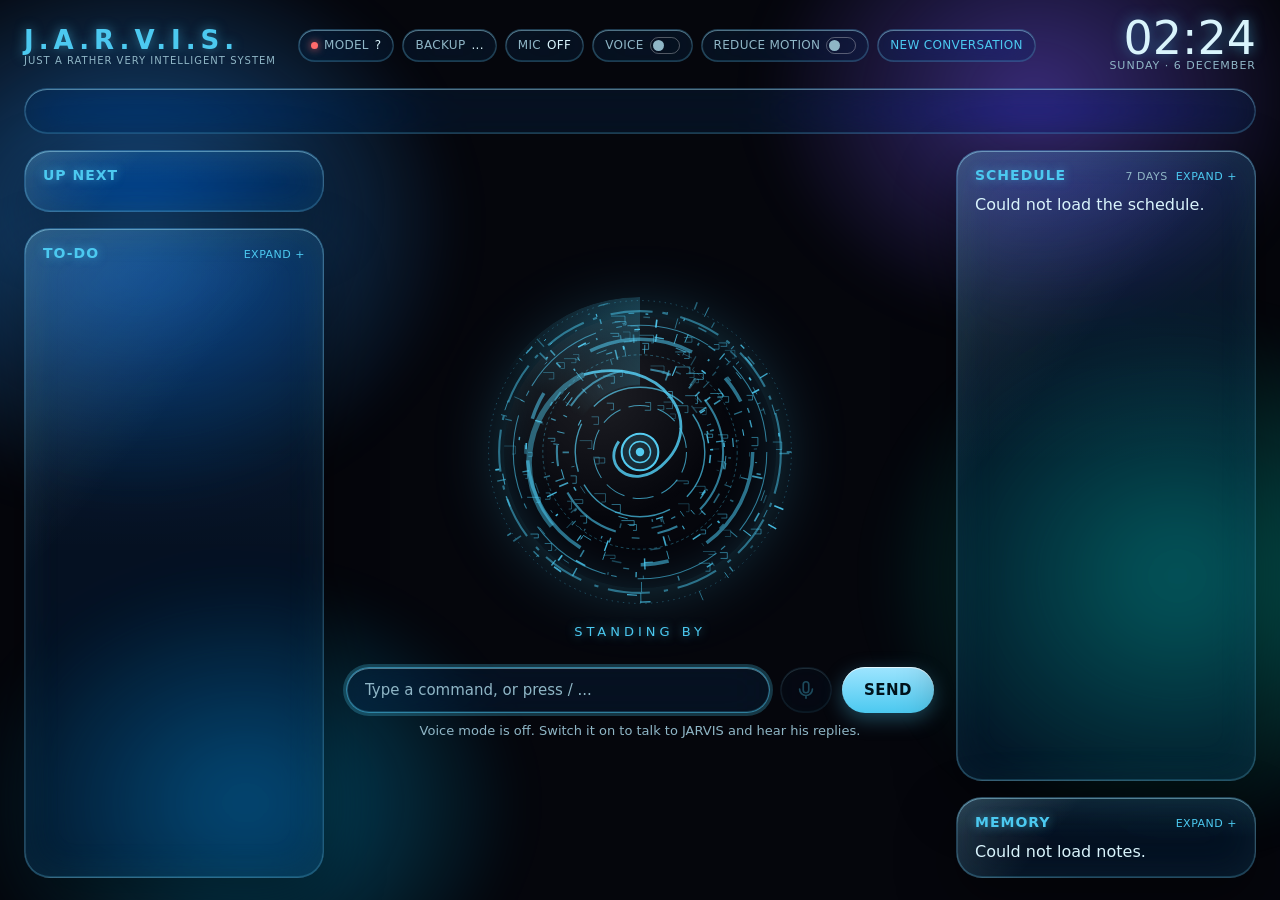
==== commit 6911b15b: "Give the dashboard a glass look jarvis.css is rewritten as the look the owner chose from three demos" ====
--- a/static/index.html
+++ b/static/index.html
@@ -36,8 +36,8 @@
 <div class="timeline" id="timeline" aria-label="Today's events"></div>
 
 <div class="col">
-  <div class="panel" id="upnext-panel"><div class="h"><span class="n">01</span><span class="l">UP NEXT</span><span class="r" id="upnext-in"></span></div><div id="upnext"></div></div>
-  <div class="panel grow" tabindex="0"><div class="h"><span class="n">02</span><span class="l">TO-DO</span><span class="r" id="tasks-count"></span><span class="hint">EXPAND +</span></div><div id="tasks"></div></div>
+  <div class="panel" id="upnext-panel"><div class="h"><span class="l">UP NEXT</span><span class="r" id="upnext-in"></span></div><div id="upnext"></div></div>
+  <div class="panel grow" tabindex="0"><div class="h"><span class="l">TO-DO</span><span class="r" id="tasks-count"></span><span class="hint">EXPAND +</span></div><div id="tasks"></div></div>
 </div>
 
 <div class="center">
@@ -63,8 +63,8 @@
 </div>
 
 <div class="col">
-  <div class="panel grow" id="sched-panel" tabindex="0"><div class="h"><span class="n">03</span><span class="l">SCHEDULE</span><span class="r">7 DAYS</span><span class="hint">EXPAND +</span></div><div id="sched"></div><div id="cal"></div></div>
-  <div class="panel" tabindex="0"><div class="h"><span class="n">04</span><span class="l">MEMORY</span><span class="r" id="notes-count"></span><span class="hint">EXPAND +</span></div><div id="notes"></div></div>
+  <div class="panel grow" id="sched-panel" tabindex="0"><div class="h"><span class="l">SCHEDULE</span><span class="r">7 DAYS</span><span class="hint">EXPAND +</span></div><div id="sched"></div><div id="cal"></div></div>
+  <div class="panel" tabindex="0"><div class="h"><span class="l">MEMORY</span><span class="r" id="notes-count"></span><span class="hint">EXPAND +</span></div><div id="notes"></div></div>
 </div>
 
 <script src="/static/js/orb.js"></script>
--- a/static/css/jarvis.css
+++ b/static/css/jarvis.css
@@ -1,144 +1,159 @@
-/* JARVIS dashboard: the cinematic HUD look (CHANGELOG section 41) */
+/* JARVIS dashboard: the glass look (CHANGELOG section 43)
+   Apple's Liquid Glass shapes (rounded panels, capsule buttons, the system font) in the cyan of
+   the earlier HUD. Glass is a see-through layer that blurs and brightens whatever is behind it,
+   so soft coloured lights drift behind everything to give it something to show. */
 :root {
-  --bg:#03070f; --panel:rgba(8,20,36,.62); --panel-solid:#07111f;
-  --line:rgba(76,201,240,.22); --line-strong:rgba(76,201,240,.75);
+  --bg:#05060c;
+  /* the glass is tinted navy-cyan: white-tinted glass, as Apple uses, looks grey on a dark page */
+  --glass:rgba(12,42,74,.32);
+  --panel-solid:rgba(10,32,58,.92);   /* nearly solid, for headings that stay put while a list scrolls */
+  --line:rgba(120,215,255,.22); --line-strong:rgba(120,215,255,.45);
   --text:#d9f4fc; --muted:#8fb6c6; --accent:#4cc9f0; --glow:rgba(76,201,240,.55);
   --amber:#f0b429; --red:#ff6b6b; --green:#3ddc97;
-  --mono:ui-monospace,Menlo,monospace;
-  /* DIN Condensed comes with macOS: angular and technical, nothing to download */
-  --display:"DIN Condensed","Avenir Next Condensed","Arial Narrow",sans-serif;
+  /* Apple's own fonts, which come with macOS, so nothing is downloaded */
+  --font:-apple-system,"SF Pro Text",system-ui,sans-serif;
+  --display:-apple-system,"SF Pro Display",system-ui,sans-serif;
+  /* how much the glass blurs and brightens what is behind it */
+  --blur:blur(20px) saturate(180%);
+  /* the light catching the edges of a piece of glass: bright on top, faint elsewhere */
+  --rim:inset 0 1px 0 rgba(170,235,255,.45), inset 0 -1px 0 rgba(76,201,240,.20),
+        inset 1px 0 0 rgba(150,225,255,.16), inset -1px 0 0 rgba(150,225,255,.08);
 }
 * { box-sizing:border-box; }
 html, body { height:100%; }
 
 /* The dashboard is exactly one screen tall; panels scroll inside themselves */
 body {
-  margin:0; height:100vh; overflow:hidden; color:var(--text); font-family:-apple-system,system-ui,sans-serif;
+  margin:0; height:100vh; overflow:hidden; color:var(--text); font-family:var(--font); background:var(--bg);
   display:grid; grid-template-columns:minmax(240px,300px) 1fr minmax(240px,300px);
   grid-template-rows:auto auto minmax(0,1fr); gap:16px 22px; padding:18px 24px 22px;
+}
+/* The lights behind the glass: blue, teal, violet and cyan, drifting slowly */
+body::before { content:""; position:fixed; inset:-20%; z-index:-1; pointer-events:none;
   background:
-    radial-gradient(ellipse at 50% 45%, rgba(76,201,240,.10), transparent 55%),
-    radial-gradient(ellipse at center, transparent 55%, rgba(0,0,0,.75) 100%),
-    repeating-linear-gradient(0deg, rgba(76,201,240,.045) 0 1px, transparent 1px 48px),
-    repeating-linear-gradient(90deg, rgba(76,201,240,.045) 0 1px, transparent 1px 48px),
-    var(--bg);
-}
-/* Faint scanlines over everything; they never catch clicks */
-body::after { content:""; position:fixed; inset:0; pointer-events:none; z-index:30;
-  background:repeating-linear-gradient(0deg, rgba(255,255,255,.018) 0 1px, transparent 1px 3px); }
+    radial-gradient(26% 32% at 22% 32%, rgba(40,150,255,.55), transparent 70%),
+    radial-gradient(24% 30% at 80% 60%, rgba(0,220,200,.42), transparent 70%),
+    radial-gradient(22% 26% at 72% 22%, rgba(120,90,255,.45), transparent 70%),
+    radial-gradient(22% 26% at 28% 78%, rgba(0,190,255,.40), transparent 70%);
+  filter:blur(20px); animation:drift 45s ease-in-out infinite alternate; }
+@keyframes drift {
+  0%   { transform:translate(0, 0) rotate(0deg) scale(1); }
+  50%  { transform:translate(5%, -4%) rotate(8deg) scale(1.05); }
+  100% { transform:translate(-4%, 5%) rotate(-6deg) scale(1); } }
+
+/* One piece of glass: the tint, the blur, a cyan edge and its rim of light */
+.panel, .timeline, .readouts .chip, .field, #mic, .msg.bot {
+  background-color:var(--glass); border:1px solid var(--line);
+  -webkit-backdrop-filter:var(--blur); backdrop-filter:var(--blur);
+  box-shadow:var(--rim);
+}
 
 /* ---------- header ---------- */
 header { grid-column:1 / 4; display:flex; align-items:center; gap:22px; min-width:0; }
-.mark { font-family:var(--display); font-size:30px; letter-spacing:10px; color:var(--accent); white-space:nowrap;
-  text-shadow:0 0 12px var(--glow), 0 0 2px var(--accent); }
-.mark small { display:block; font-family:var(--mono); font-size:9px; letter-spacing:3px; color:var(--muted); text-shadow:none; margin-top:-2px; }
+.mark { font-family:var(--display); font-weight:600; font-size:26px; letter-spacing:5px; color:var(--accent); white-space:nowrap;
+  text-shadow:0 0 12px var(--glow); }
+.mark small { display:block; font-family:var(--font); font-weight:400; font-size:10px; letter-spacing:1px; color:var(--muted); text-shadow:none; }
 .readouts { display:flex; gap:8px; flex-wrap:wrap; min-width:0; }
-.readouts .chip { font-family:var(--mono); font-size:11px; letter-spacing:1.2px; color:var(--muted); padding:6px 10px; display:flex; align-items:center; gap:6px;
-  border:1px solid var(--line); background:rgba(8,20,36,.55);
-  clip-path:polygon(8px 0,100% 0,100% calc(100% - 8px),calc(100% - 8px) 100%,0 100%,0 8px); }
+.readouts .chip { font-size:12px; letter-spacing:.3px; color:var(--muted); padding:7px 12px; display:flex; align-items:center; gap:6px; border-radius:999px; }
 .readouts .chip b { color:var(--text); font-weight:500; }
 .readouts .chip.warn b { color:var(--amber); }
-.readouts button.chip { cursor:pointer; color:var(--accent); }
-.readouts button.chip:hover { border-color:var(--line-strong); background:rgba(76,201,240,.1); }
+.readouts button.chip { cursor:pointer; color:var(--accent); font-family:inherit; }
+.readouts button.chip:hover { border-color:var(--line-strong); }
 .readouts button.chip:disabled { opacity:.5; cursor:wait; }
-.readouts .chip button[role="switch"] { background:none; border:1px solid var(--accent); width:28px; height:15px; position:relative; padding:0; cursor:pointer; }
-.readouts .chip button[role="switch"]::after { content:""; position:absolute; top:2px; left:2px; width:9px; height:9px; background:var(--muted); transition:left .2s; }
-.readouts .chip button[aria-checked="true"]::after { left:15px; background:var(--accent); box-shadow:0 0 6px var(--glow); }
+/* On/off switches, shaped like the iPhone's */
+.readouts .chip button[role="switch"] { background:none; border:1px solid rgba(255,255,255,.3); border-radius:999px; width:30px; height:17px; position:relative; padding:0; cursor:pointer; }
+.readouts .chip button[role="switch"]::after { content:""; position:absolute; top:2px; left:2px; width:11px; height:11px; border-radius:50%; background:var(--muted); transition:left .2s; }
+.readouts .chip button[aria-checked="true"] { background:var(--accent); border-color:var(--accent); }
+.readouts .chip button[aria-checked="true"]::after { left:15px; background:#fff; }
 .dot { display:inline-block; width:7px; height:7px; border-radius:50%; background:var(--muted); }
 .dot.ok { background:var(--green); box-shadow:0 0 8px var(--green); }
 .dot.bad { background:var(--red); box-shadow:0 0 8px var(--red); }
 .clock { margin-left:auto; text-align:right; white-space:nowrap; }
-.clock .t { font-family:var(--display); font-size:44px; line-height:.9; letter-spacing:2px; text-shadow:0 0 14px var(--glow); }
-.clock .d { font-family:var(--mono); font-size:11px; letter-spacing:3px; color:var(--muted); }
-
-/* ---------- today's timeline ---------- */
-.timeline { grid-column:1 / 4; position:relative; height:46px; border-top:1px solid var(--line); border-bottom:1px solid var(--line); overflow:hidden; }
-.timeline .hour { position:absolute; top:0; bottom:0; border-left:1px solid rgba(76,201,240,.12);
-  font-family:var(--mono); font-size:10px; color:var(--muted); padding:3px 0 0 4px; }
-.timeline .ev { position:absolute; top:18px; height:21px; background:rgba(76,201,240,.18); border-left:2px solid var(--accent);
-  font-size:11px; padding:3px 6px; white-space:nowrap; overflow:hidden; text-overflow:ellipsis; }
+.clock .t { font-family:var(--display); font-weight:300; font-size:46px; line-height:.9; text-shadow:0 0 14px var(--glow); }
+.clock .d { font-size:11px; letter-spacing:1px; color:var(--muted); }
+
+/* ---------- today's timeline: one long capsule ---------- */
+.timeline { grid-column:1 / 4; position:relative; height:46px; border-radius:999px; overflow:hidden; }
+.timeline .hour { position:absolute; top:0; bottom:0; border-left:1px solid rgba(76,201,240,.14);
+  font-size:10px; color:var(--muted); padding:3px 0 0 8px; }
+.timeline .ev { position:absolute; top:18px; height:21px; background:rgba(76,201,240,.30); border-radius:999px;
+  font-size:11px; padding:3px 10px; white-space:nowrap; overflow:hidden; text-overflow:ellipsis; }
 .timeline .ev.past { opacity:.4; }
-.timeline .ev.live { border-left-color:var(--amber); background:rgba(240,180,41,.18); }
+.timeline .ev.live { background:rgba(240,180,41,.35); }
 .timeline .now { position:absolute; top:0; bottom:0; width:2px; background:var(--amber); box-shadow:0 0 10px var(--amber); }
-.timeline .now::before { content:"NOW"; position:absolute; top:2px; left:5px; font-family:var(--mono); font-size:9px; letter-spacing:2px; color:var(--amber); }
-.timeline .tempty { position:absolute; left:12px; top:15px; font-size:12px; color:var(--muted); }
-
-/* ---------- panels, framed with corner brackets ---------- */
+.timeline .now::before { content:"NOW"; position:absolute; top:2px; left:5px; font-size:9px; font-weight:600; letter-spacing:1px; color:var(--amber); }
+.timeline .tempty { position:absolute; left:16px; top:15px; font-size:12px; color:var(--muted); }
+
+/* ---------- panels ---------- */
 .col { display:flex; flex-direction:column; gap:16px; min-height:0; }
 .panel {
-  position:relative; min-height:0; overflow:auto; padding:14px 16px; cursor:pointer;
-  background-color:var(--panel); border:1px solid var(--line);
-  -webkit-backdrop-filter:blur(3px); backdrop-filter:blur(3px);
-  --c:var(--line-strong); --s:16px;
+  position:relative; min-height:0; overflow:auto; padding:16px 18px; cursor:pointer; border-radius:26px;
+  border-color:rgba(120,215,255,.24);
+  /* a diagonal sheen across the top-left, and a little shine from above */
   background-image:
-    linear-gradient(var(--c),var(--c)), linear-gradient(var(--c),var(--c)),
-    linear-gradient(var(--c),var(--c)), linear-gradient(var(--c),var(--c)),
-    linear-gradient(var(--c),var(--c)), linear-gradient(var(--c),var(--c)),
-    linear-gradient(var(--c),var(--c)), linear-gradient(var(--c),var(--c));
-  background-repeat:no-repeat;
-  background-size:var(--s) 2px, 2px var(--s), var(--s) 2px, 2px var(--s), var(--s) 2px, 2px var(--s), var(--s) 2px, 2px var(--s);
-  background-position:0 0, 0 0, 100% 0, 100% 0, 0 100%, 0 100%, 100% 100%, 100% 100%;
-  box-shadow:inset 0 0 30px rgba(76,201,240,.05);
+    linear-gradient(130deg, rgba(190,240,255,.16), rgba(190,240,255,0) 35%),
+    linear-gradient(to bottom, rgba(120,215,255,.07), rgba(120,215,255,0) 50%);
+  box-shadow:var(--rim), inset 0 0 40px rgba(76,201,240,.08), 0 20px 60px rgba(0,0,0,.45);
 }
 .panel.grow { flex:1; }
-.panel:hover { --c:var(--accent); }
+.panel:hover { border-color:rgba(76,201,240,.55); }
 .h { display:flex; align-items:baseline; gap:8px; margin-bottom:12px; }
-.h .n { font-family:var(--mono); font-size:10px; color:var(--accent); opacity:.7; }
-.h .l { font-family:var(--display); font-size:17px; letter-spacing:3px; color:var(--accent); text-shadow:0 0 8px var(--glow); }
-.h .r { margin-left:auto; font-family:var(--mono); font-size:10px; letter-spacing:1.5px; color:var(--muted); }
-.h .hint { font-family:var(--mono); font-size:10px; letter-spacing:1.5px; color:var(--accent); opacity:.75; }
+.h .l { font-family:var(--display); font-weight:600; font-size:14px; letter-spacing:1px; color:var(--accent); text-shadow:0 0 10px var(--glow); }
+.h .r { margin-left:auto; font-size:11px; letter-spacing:.5px; color:var(--muted); }
+.h .hint { font-size:11px; letter-spacing:.5px; color:var(--accent); }
 .panel.focused .h .r { display:none; }       /* counts like '7 DAYS' mean nothing in the big view */
-/* Sentences (empty states, hints) in the normal font; monospace is for short labels */
 .muted { font-size:13px; color:var(--muted); }
-.panel.focused { position:fixed; inset:90px 12%; z-index:10; cursor:default; overflow:auto; background-color:var(--panel-solid); }
-#scrim { display:none; position:fixed; inset:0; background:rgba(3,7,15,.85); z-index:9; }
+.panel.focused { position:fixed; inset:90px 12%; z-index:10; cursor:default; overflow:auto; border-radius:32px; background-color:rgba(8,28,52,.62); }
+#scrim { display:none; position:fixed; inset:0; z-index:9; background:rgba(0,0,0,.35);
+  -webkit-backdrop-filter:blur(20px); backdrop-filter:blur(20px); }
 body.has-focus #scrim { display:block; }
 
 /* Up next */
 #upnext-panel { flex:0 0 auto; cursor:default; }
-#upnext-panel:hover { --c:var(--line-strong); }
-.next .when { font-family:var(--mono); font-size:12px; letter-spacing:1px; color:var(--accent); }
+#upnext-panel:hover { border-color:rgba(120,215,255,.24); }
+.next .when { font-size:13px; color:var(--accent); }
 .next .when.live { color:var(--amber); }
-.next .what { font-family:var(--display); font-size:28px; letter-spacing:1px; margin:3px 0 6px; line-height:1.05; text-shadow:0 0 10px rgba(217,244,252,.25); }
-.next .progress { height:4px; background:rgba(76,201,240,.15); position:relative; overflow:hidden; margin-bottom:2px; }
-.next .progress i { position:absolute; inset:0 auto 0 0; background:linear-gradient(90deg,var(--amber),#ffd57a); box-shadow:0 0 10px rgba(240,180,41,.6); }
+.next .what { font-family:var(--display); font-weight:600; font-size:26px; margin:3px 0 6px; line-height:1.05; text-shadow:0 0 10px rgba(217,244,252,.25); }
+.next .progress { height:6px; border-radius:999px; background:rgba(255,255,255,.12); position:relative; overflow:hidden; margin-bottom:2px; }
+.next .progress i { position:absolute; inset:0 auto 0 0; border-radius:999px; background:linear-gradient(90deg,var(--amber),#ffd57a); }
 .nthen { font-size:13px; color:var(--muted); margin-top:10px; }
 
-/* To-do: diamond checkboxes */
-.task { display:flex; gap:10px; align-items:center; font-size:15px; padding:8px 0; border-top:1px solid rgba(76,201,240,.1); cursor:pointer; }
-.task input { -webkit-appearance:none; appearance:none; flex:none; margin:0 2px; width:13px; height:13px; border:1.5px solid var(--accent); transform:rotate(45deg); cursor:pointer; }
-.task input:checked { background:var(--accent); box-shadow:0 0 8px var(--glow); }
+/* To-do: round checkboxes */
+.task { display:flex; gap:10px; align-items:center; font-size:15px; padding:8px 0; border-top:1px solid rgba(76,201,240,.12); cursor:pointer; }
+.task input { -webkit-appearance:none; appearance:none; flex:none; margin:0 2px; width:18px; height:18px; border-radius:50%; border:1.5px solid rgba(120,215,255,.6); cursor:pointer; }
+.task input:checked { background:var(--accent); border-color:var(--accent); box-shadow:0 0 8px var(--glow); }
 .task input:focus-visible { outline:2px solid var(--amber); outline-offset:3px; }
 .task.done .t { text-decoration:line-through; color:var(--muted); }
-.task .due { margin-left:auto; font-family:var(--mono); font-size:12px; color:var(--muted); white-space:nowrap; }
+.task .due { margin-left:auto; font-size:12px; color:var(--muted); white-space:nowrap; }
 .task .due.late { color:#ff8c8c; }
 .panel.focused .task { font-size:18px; }
 
 /* Memory */
-.note { font-size:15px; padding:8px 0; border-top:1px solid rgba(76,201,240,.1); }
-.note::before { content:"\25B8  "; color:var(--accent); }
+.note { font-size:15px; padding:8px 0; border-top:1px solid rgba(76,201,240,.12); }
+.note::before { content:"\2022  "; color:var(--accent); }
 .panel.focused .note { font-size:18px; }
 
 /* ---------- centre: orb and conversation ---------- */
 .center { display:flex; flex-direction:column; align-items:center; justify-content:center; gap:10px; min-width:0; min-height:0; }
 .orbwrap { position:relative; width:min(360px,100%,36vh); flex-shrink:0; transition:width .4s ease; }
 body.chatting .orbwrap { width:min(200px,100%,22vh); }
+/* A soft glow round the orb, and a faint reflection on top, as if it sat under a glass dome */
 .orbwrap::before { content:""; position:absolute; inset:8%; border-radius:50%; pointer-events:none;
-  box-shadow:0 0 60px rgba(76,201,240,.25), inset 0 0 40px rgba(76,201,240,.15); transition:box-shadow .4s; }
+  background:radial-gradient(circle at 35% 28%, rgba(255,255,255,.10), rgba(255,255,255,0) 50%);
+  box-shadow:0 0 70px rgba(76,201,240,.28), inset 0 0 44px rgba(76,201,240,.16); transition:box-shadow .4s; }
 #orb { width:100%; height:auto; display:block; color:var(--accent); }
-.status { font-family:var(--display); font-size:16px; letter-spacing:8px; color:var(--accent); text-shadow:0 0 10px var(--glow); }
+.status { font-family:var(--display); font-weight:500; font-size:13px; letter-spacing:4px; color:var(--accent); text-shadow:0 0 10px var(--glow); }
 /* The conversation: your lines on the right, JARVIS on the left, newest at the bottom */
 .transcript { flex:1 1 auto; min-height:60px; width:100%; max-width:600px; overflow-y:auto; display:flex; flex-direction:column; gap:10px; padding:4px 2px; }
 .transcript:empty { flex:0 0 auto; min-height:0; }
-.msg { max-width:86%; padding:9px 13px; font-size:15px; line-height:1.45; white-space:pre-wrap; overflow-wrap:anywhere; }
+.msg { max-width:86%; padding:9px 14px; font-size:15px; line-height:1.45; white-space:pre-wrap; overflow-wrap:anywhere; border-radius:20px; }
 .msg:empty { display:none; }
-.msg.you { align-self:flex-end; background:rgba(76,201,240,.12); border:1px solid rgba(76,201,240,.28);
-  clip-path:polygon(0 0,100% 0,100% calc(100% - 10px),calc(100% - 10px) 100%,0 100%); }
-.msg.bot { align-self:flex-start; background:rgba(8,20,36,.75); border-left:2px solid var(--accent); }
-.msg.bot::before { content:"JARVIS"; display:block; font-family:var(--mono); font-size:9px; letter-spacing:3px; color:var(--accent); margin-bottom:3px; }
+.msg.you { align-self:flex-end; background:rgba(76,201,240,.24); border:1px solid rgba(120,215,255,.40); box-shadow:var(--rim); border-bottom-right-radius:6px; }
+.msg.bot { align-self:flex-start; border-bottom-left-radius:6px; }
+.msg.bot::before { content:"JARVIS"; display:block; font-family:var(--display); font-weight:600; font-size:10px; letter-spacing:1px; color:var(--accent); margin-bottom:3px; }
 
 /* What JARVIS did this turn, one line per step; hidden when there is nothing to show */
-.ticker { font-family:var(--mono); font-size:12px; color:var(--muted); width:100%; max-width:600px; display:flex; flex-direction:column; gap:3px; padding:0 4px; }
+.ticker { font-size:12px; color:var(--muted); width:100%; max-width:600px; display:flex; flex-direction:column; gap:3px; padding:0 6px; }
 .ticker:empty { display:none; }
 .step::before { display:inline-block; width:18px; font-weight:700; }
 .step.done::before { content:"\2713"; color:var(--accent); }
@@ -147,32 +162,30 @@
 .step.waiting { color:#f6d47a; }
 .step.waiting::before { content:"\2026"; color:var(--amber); }
 
-/* The confirmation card */
-#confirm { display:none; width:100%; max-width:600px; padding:14px 16px; justify-content:space-between; align-items:center; gap:12px; flex-wrap:wrap;
-  background:rgba(40,28,4,.85); border:1px solid var(--amber); box-shadow:0 0 24px rgba(240,180,41,.25);
-  clip-path:polygon(12px 0,100% 0,100% calc(100% - 12px),calc(100% - 12px) 100%,0 100%,0 12px); }
+/* The confirmation card: amber glass */
+#confirm { display:none; width:100%; max-width:600px; padding:14px 18px; justify-content:space-between; align-items:center; gap:12px; flex-wrap:wrap;
+  border-radius:24px; background:rgba(240,180,41,.12); border:1px solid rgba(240,180,41,.45);
+  -webkit-backdrop-filter:var(--blur); backdrop-filter:var(--blur);
+  box-shadow:inset 0 1px 0 rgba(255,230,170,.45), 0 16px 50px rgba(0,0,0,.4); }
 #confirm.show { display:flex; }
-.warn { font-family:var(--mono); font-size:11px; letter-spacing:3px; color:var(--amber); margin-bottom:4px; }
+.warn { font-family:var(--display); font-weight:600; font-size:11px; letter-spacing:1px; color:var(--amber); margin-bottom:4px; }
 .btns { display:flex; gap:8px; }
-.btn { padding:10px 18px; font-family:var(--display); font-size:16px; letter-spacing:2px; cursor:pointer;
-  clip-path:polygon(8px 0,100% 0,100% calc(100% - 8px),calc(100% - 8px) 100%,0 100%,0 8px); }
-.btn.ghost { background:transparent; border:1px solid var(--muted); color:var(--text); }
-.btn.amber { background:var(--amber); border:1px solid var(--amber); color:#1a1405; box-shadow:0 0 14px rgba(240,180,41,.5); }
-
-/* The command bar */
+.btn { padding:10px 20px; border-radius:999px; font-family:var(--display); font-weight:600; font-size:14px; letter-spacing:.5px; cursor:pointer; }
+.btn.ghost { background:rgba(76,201,240,.10); border:1px solid rgba(120,215,255,.30); color:var(--text); box-shadow:var(--rim); }
+.btn.amber { background:linear-gradient(to bottom, #ffd27a, var(--amber)); border:1px solid var(--amber); color:#2a1700;
+  box-shadow:inset 0 1px 0 rgba(255,255,255,.6), 0 6px 18px rgba(240,180,41,.35); }
+
+/* The command bar: capsules */
 .bar { display:flex; gap:10px; width:100%; max-width:600px; }
-.field { flex:1; display:flex; align-items:center; gap:8px; padding:0 14px; background:rgba(8,20,36,.85); border:1px solid var(--line-strong);
-  box-shadow:0 0 18px rgba(76,201,240,.12); clip-path:polygon(12px 0,100% 0,100% calc(100% - 12px),calc(100% - 12px) 100%,0 100%,0 12px); }
-.field::before { content:"\203A"; color:var(--accent); font-size:22px; line-height:1; text-shadow:0 0 8px var(--glow); }
-.field:focus-within { border-color:var(--accent); box-shadow:0 0 22px rgba(76,201,240,.25); }
+.field { flex:1; display:flex; align-items:center; padding:0 18px; border-radius:999px; }
+.field:focus-within { border-color:rgba(76,201,240,.6); box-shadow:var(--rim), 0 0 0 3px rgba(76,201,240,.25); }
 #input { flex:1; min-width:0; padding:13px 0; border:none; outline:none; background:transparent; color:var(--text); font-size:15px; font-family:inherit; }
 #input::placeholder { color:var(--muted); }
-#send { padding:0 20px; font-family:var(--display); font-size:17px; letter-spacing:3px; color:var(--bg); background:var(--accent); border:none; cursor:pointer;
-  box-shadow:0 0 16px var(--glow); clip-path:polygon(10px 0,100% 0,100% calc(100% - 10px),calc(100% - 10px) 100%,0 100%,0 10px); }
+#send { padding:0 22px; border-radius:999px; font-family:var(--display); font-weight:600; font-size:15px; letter-spacing:.5px; color:#00131c; border:none; cursor:pointer;
+  background:linear-gradient(to bottom, #9ee5ff, var(--accent)); box-shadow:inset 0 1px 0 rgba(255,255,255,.7), 0 6px 20px rgba(76,201,240,.35); }
 #send:disabled { opacity:.5; cursor:wait; }
-#mic { width:52px; display:flex; align-items:center; justify-content:center; color:var(--accent); background:transparent; border:1px solid var(--line-strong); cursor:pointer; touch-action:none;
-  clip-path:polygon(10px 0,100% 0,100% calc(100% - 10px),calc(100% - 10px) 100%,0 100%,0 10px); }
-#mic.live { background:var(--green); border-color:var(--green); color:var(--bg); box-shadow:0 0 16px var(--green); }
+#mic { width:52px; border-radius:999px; display:flex; align-items:center; justify-content:center; color:var(--accent); cursor:pointer; touch-action:none; }
+#mic.live { background:var(--green); border-color:var(--green); color:var(--bg); box-shadow:0 0 20px rgba(61,220,151,.6); }
 #mic:disabled { opacity:.35; cursor:not-allowed; }
 #hint { text-align:center; max-width:600px; }
 
@@ -193,7 +206,7 @@
 
 /* ---------- the boot sequence (app.js decides whether it plays) ---------- */
 .boot { position:fixed; inset:0; z-index:40; display:flex; align-items:center; justify-content:center; background:var(--bg);
-  font-family:var(--mono); font-size:13px; letter-spacing:2px; color:var(--accent); animation:bootout .5s ease 2.4s forwards; }
+  font-size:14px; letter-spacing:2px; color:var(--accent); animation:bootout .5s ease 2.4s forwards; }
 .boot[hidden] { display:none; }
 .boot-lines div { opacity:0; animation:bootline .2s ease forwards; }
 .boot-lines div:nth-child(1) { animation-delay:.1s; } .boot-lines div:nth-child(2) { animation-delay:.5s; }
@@ -208,20 +221,22 @@
 body.booting .col:last-of-type .panel { animation-delay:2.65s; }
 @keyframes rise { from { opacity:0; transform:translateY(8px); } }
 
-/* Reduce motion: the header switch, or the Mac's own setting */
-body.reduce *, body.reduce *::before { animation:none !important; transition:none !important; }
+/* Reduce motion: the header switch, or the Mac's own setting. body.reduce::before is the lights
+   behind the glass: "body.reduce *" covers only what is inside the body, not the body itself. */
+body.reduce *, body.reduce *::before, body.reduce::before { animation:none !important; transition:none !important; }
 @media (prefers-reduced-motion: reduce) { *, *::before { animation:none !important; transition:none !important; } }
 
 /* ---------- Schedule: compact ---------- */
-#sched .sday { position:sticky; top:-14px; z-index:1; background:var(--panel-solid); font-family:var(--mono); font-size:11px; letter-spacing:2px; color:var(--accent); padding:10px 0 4px; }
-.evc { position:relative; padding:7px 10px 7px 14px; margin:5px 0; background:rgba(76,201,240,.06); }
-.evc::before { content:""; position:absolute; left:0; top:0; bottom:0; width:3px; background:var(--accent); box-shadow:0 0 8px var(--glow); }
+#sched .sday { position:sticky; top:-16px; z-index:1; background:rgba(12,42,74,.72); -webkit-backdrop-filter:blur(16px); backdrop-filter:blur(16px);
+  border-radius:10px; font-size:11px; font-weight:600; letter-spacing:1px; color:var(--accent); padding:6px 8px; margin-top:6px; }
+.evc { position:relative; padding:7px 10px 7px 16px; margin:5px 0; border-radius:14px; background:rgba(76,201,240,.08); overflow:hidden; }
+.evc::before { content:""; position:absolute; left:6px; top:8px; bottom:8px; width:3px; border-radius:3px; background:var(--accent); box-shadow:0 0 8px var(--glow); }
 .evc .et { font-size:15px; }
-.evc .em { font-family:var(--mono); font-size:12px; color:var(--muted); margin-top:2px; }
+.evc .em { font-size:12px; color:var(--muted); margin-top:2px; }
 .evc.past { opacity:.4; }
 .evc.live { background:rgba(240,180,41,.1); }
 .evc.live::before { background:var(--amber); box-shadow:0 0 8px rgba(240,180,41,.6); }
-.evc.next { background:rgba(76,201,240,.14); }
+.evc.next { background:rgba(76,201,240,.18); }
 .evc.next::before { width:5px; }
 .sempty { font-size:13px; color:var(--muted); opacity:.7; padding:2px 0 6px; }
 
@@ -231,31 +246,31 @@
 #sched-panel.focused #sched { display:none; }
 #sched-panel.focused #cal { display:flex; flex-direction:column; flex:1; min-height:0; }
 .ctool { display:flex; align-items:center; gap:8px; flex-wrap:wrap; margin-bottom:12px; }
-.ctitle { font-family:var(--display); font-size:24px; letter-spacing:2px; margin:0 10px; }
+.ctitle { font-family:var(--display); font-weight:600; font-size:24px; margin:0 10px; }
 .tabs { margin-left:auto; display:flex; gap:6px; }
-.cbtn { background:transparent; border:1px solid var(--line); color:var(--text); padding:6px 12px; font-size:14px; font-family:inherit; cursor:pointer; }
+.cbtn { background:rgba(76,201,240,.08); border:1px solid rgba(120,215,255,.22); border-radius:999px; color:var(--text); padding:6px 14px; font-size:14px; font-family:inherit; cursor:pointer; }
 .cbtn:hover { border-color:var(--accent); }
-.cbtn.on { background:rgba(76,201,240,.18); border-color:var(--accent); color:var(--accent); }
+.cbtn.on { background:rgba(76,201,240,.22); border-color:var(--accent); color:var(--accent); }
 .cbody { flex:1; min-height:0; overflow:auto; }
 
 /* year */
 .ygrid { display:grid; grid-template-columns:repeat(auto-fill,minmax(230px,1fr)); gap:20px; }
-.ym-title { background:none; border:none; color:var(--accent); font-family:var(--mono); letter-spacing:2px; font-size:13px; cursor:pointer; padding:0 0 6px; }
+.ym-title { background:none; border:none; color:var(--accent); font-family:var(--display); font-weight:600; letter-spacing:1px; font-size:13px; cursor:pointer; padding:0 0 6px; }
 .ym-grid { display:grid; grid-template-columns:repeat(7,1fr); gap:2px; text-align:center; font-size:12px; }
 .ym-grid .dow { color:var(--muted); font-size:11px; }
-.yd { padding:4px 0; cursor:pointer; }
+.yd { padding:4px 0; border-radius:999px; cursor:pointer; }
 .yd.out { cursor:default; }
 .yd.today { outline:1px solid var(--accent); }
 
 /* month */
-.mdow { display:grid; grid-template-columns:repeat(7,1fr); font-family:var(--mono); font-size:12px; letter-spacing:1px; color:var(--muted); padding-bottom:6px; }
-.mgrid { display:grid; grid-template-columns:repeat(7,1fr); grid-auto-rows:minmax(104px,1fr); gap:1px; background:rgba(76,201,240,.15); border:1px solid rgba(76,201,240,.15); }
-.mcell { background:var(--panel-solid); padding:6px; min-width:0; overflow:hidden; cursor:pointer; }
-.mcell:hover { background:#0e1d33; }
+.mdow { display:grid; grid-template-columns:repeat(7,1fr); font-size:12px; color:var(--muted); padding-bottom:6px; }
+.mgrid { display:grid; grid-template-columns:repeat(7,1fr); grid-auto-rows:minmax(104px,1fr); gap:1px; background:rgba(76,201,240,.10); border-radius:16px; overflow:hidden; }
+.mcell { background:rgba(10,32,58,.58); padding:6px; min-width:0; overflow:hidden; cursor:pointer; }
+.mcell:hover { background:rgba(24,62,100,.6); }
 .mcell.out { opacity:.4; }
-.mcell .num { display:inline-block; font-size:13px; color:var(--muted); padding:1px 7px; }
+.mcell .num { display:inline-block; font-size:13px; color:var(--muted); padding:1px 7px; border-radius:999px; }
 .mcell.today .num { background:var(--accent); color:var(--bg); }
-.mcell .chip { font-size:12px; padding:2px 6px; margin-top:3px; background:rgba(76,201,240,.16); white-space:nowrap; overflow:hidden; text-overflow:ellipsis; }
+.mcell .chip { font-size:12px; padding:2px 6px; margin-top:3px; border-radius:6px; background:rgba(76,201,240,.16); white-space:nowrap; overflow:hidden; text-overflow:ellipsis; }
 .more { font-size:12px; color:var(--muted); margin-top:3px; }
 
 /* week + day (time grid) */
@@ -264,10 +279,10 @@
 button.tgh { cursor:pointer; }
 .tgh.today { color:var(--accent); font-weight:700; }
 .gutter { position:relative; }
-.gutter span { position:absolute; right:8px; font-family:var(--mono); font-size:12px; color:var(--muted); }
+.gutter span { position:absolute; right:8px; font-size:12px; color:var(--muted); }
 .dcol { position:relative; border-left:1px solid rgba(76,201,240,.15); background-image:linear-gradient(to bottom, rgba(76,201,240,.15) 1px, transparent 1px); }
-.tev { position:absolute; padding:3px 6px; background:rgba(76,201,240,.22); border-left:3px solid var(--accent); box-shadow:0 0 0 1px var(--panel-solid); font-size:13px; overflow:hidden; }
-.tev .tm { font-family:var(--mono); font-size:12px; color:var(--muted); }
+.tev { position:absolute; padding:3px 6px; border-radius:8px; background:rgba(76,201,240,.22); border-left:3px solid var(--accent); box-shadow:0 0 0 1px var(--panel-solid); font-size:13px; overflow:hidden; }
+.tev .tm { font-size:12px; color:var(--muted); }
 .nowline { position:absolute; left:0; right:0; height:2px; background:var(--amber); box-shadow:0 0 8px var(--amber); z-index:2; }
 
 /* ---------- narrow screens: one column that scrolls ---------- */
--- a/static/css/motion.css
+++ b/static/css/motion.css
@@ -2,9 +2,6 @@
    The animations added by js/motion.js. Every class here starts with "fx-", so none can clash
    with the page's own classes. Reduce motion (the header switch or the Mac's setting) turns
    all of it off: jarvis.css stops every animation, and the end of this file hides the rest. */
-
-/* Lets the bracket length animate (Safari 16.4 and later understand @property) */
-@property --s { syntax:'<length>'; inherits:false; initial-value:16px; }
 
 /* ---------- The orb ---------- */
 #orb { transition:color .5s ease; }
@@ -28,54 +25,38 @@
 /* ---------- Screens: the access sequence ---------- */
 /* The dashboard recedes behind an open screen */
 header, .timeline, .center { transition:transform .45s ease, filter .45s ease, opacity .45s ease; }
-.col > .panel { transition:--s .3s ease, transform .45s ease, filter .45s ease, opacity .45s ease; }
+.col > .panel { transition:border-color .3s ease, transform .45s ease, filter .45s ease, opacity .45s ease; }
 body.fx-receding header, body.fx-receding .timeline, body.fx-receding .center, body.fx-receding .col > .panel:not(.focused) {
   transform:scale(.95); filter:blur(3px); opacity:.45; }
-body.fx-receding #scrim { background:rgba(3,7,15,.55); }
 /* A screen that is open but not shown yet keeps its place, invisibly */
 .panel.fx-hidden { visibility:hidden; }
 /* 1. Charge: the panel pulses, a shockwave bursts out of it */
-@keyframes fx-charge { 0% { --c:var(--accent); filter:brightness(1); } 50% { filter:brightness(1.8); transform:scale(1.02); } 100% { filter:brightness(1); transform:scale(1); } }
+@keyframes fx-charge { 0% { filter:brightness(1); } 50% { filter:brightness(1.8); transform:scale(1.02); } 100% { filter:brightness(1); transform:scale(1); } }
 .panel.fx-charge { animation:fx-charge .25s ease; }
 .fx-shock { position:fixed; z-index:22; border-radius:50%; border:2px solid var(--accent); pointer-events:none; box-shadow:0 0 30px var(--glow), inset 0 0 30px var(--glow); }
-/* 2-4. The empty frame that flies out and holds the access readout */
-.fx-frame { position:fixed; z-index:21; pointer-events:none; border:1px solid var(--line-strong); background:rgba(4,12,24,.88);
-  box-shadow:0 0 40px rgba(76,201,240,.25), inset 0 0 60px rgba(76,201,240,.08);
+/* 2-4. The empty pane of glass that flies out and holds the access readout */
+.fx-frame { position:fixed; z-index:21; pointer-events:none; border-radius:32px; border:1px solid rgba(120,215,255,.28); background:rgba(8,28,52,.42);
+  -webkit-backdrop-filter:blur(30px) saturate(180%); backdrop-filter:blur(30px) saturate(180%);
+  box-shadow:var(--rim), 0 30px 80px rgba(0,0,0,.5);
   display:flex; flex-direction:column; align-items:center; justify-content:center; gap:16px; overflow:hidden; }
-.fx-frame::before { content:""; position:absolute; inset:0; pointer-events:none;
-  background:repeating-linear-gradient(0deg, rgba(76,201,240,.06) 0 1px, transparent 1px 24px), repeating-linear-gradient(90deg, rgba(76,201,240,.06) 0 1px, transparent 1px 24px); }
-.fx-corner { position:absolute; width:40px; height:40px; border:0 solid var(--accent); filter:drop-shadow(0 0 8px var(--glow)); }
-.fx-corner:nth-child(1) { top:-1px; left:-1px; border-width:3px 0 0 3px; }
-.fx-corner:nth-child(2) { top:-1px; right:-1px; border-width:3px 3px 0 0; }
-.fx-corner:nth-child(3) { bottom:-1px; left:-1px; border-width:0 0 3px 3px; }
-.fx-corner:nth-child(4) { bottom:-1px; right:-1px; border-width:0 3px 3px 0; }
 .fx-readout { display:flex; flex-direction:column; align-items:center; gap:14px; opacity:0; transition:opacity .2s; }
 .fx-frame.fx-loading .fx-readout { opacity:1; }
-.fx-title { font-family:var(--display); font-size:44px; letter-spacing:8px; color:var(--accent); text-shadow:0 0 18px var(--glow); text-align:center; }
-.fx-bar { display:flex; gap:4px; width:min(520px,60vw); }
-.fx-bar i { flex:1; height:18px; border:1px solid rgba(76,201,240,.4); background:rgba(76,201,240,.05); transition:background .08s, box-shadow .08s; }
-.fx-bar i.fx-on { background:var(--accent); box-shadow:0 0 10px var(--glow); }
-.fx-pct { font-family:var(--display); font-size:30px; letter-spacing:3px; color:var(--text); min-width:4ch; text-align:center; }
-.fx-line { font-family:var(--mono); font-size:12px; letter-spacing:3px; color:var(--muted); }
+.fx-title { font-family:var(--display); font-weight:600; font-size:34px; letter-spacing:3px; color:var(--accent); text-shadow:0 0 18px var(--glow); text-align:center; }
+.fx-bar { display:flex; width:min(520px,60vw); height:8px; border-radius:999px; overflow:hidden; background:rgba(255,255,255,.12); }
+.fx-bar i { flex:1; transition:background .08s; }
+.fx-bar i.fx-on { background:var(--accent); }
+.fx-pct { font-family:var(--display); font-weight:300; font-size:30px; color:var(--text); min-width:4ch; text-align:center; }
+.fx-line { font-size:12px; letter-spacing:1px; color:var(--muted); }
 .fx-frame.fx-granted .fx-title { color:var(--green); text-shadow:0 0 22px rgba(61,220,151,.8); }
-.fx-frame.fx-granted .fx-bar i.fx-on { background:var(--green); box-shadow:0 0 12px rgba(61,220,151,.8); }
+.fx-frame.fx-granted .fx-bar i.fx-on { background:var(--green); }
 @keyframes fx-grantflash { 0% { box-shadow:0 0 40px rgba(76,201,240,.25); } 40% { box-shadow:0 0 90px rgba(61,220,151,.6), inset 0 0 120px rgba(61,220,151,.25); } 100% { box-shadow:0 0 40px rgba(76,201,240,.25); } }
 .fx-frame.fx-granted { animation:fx-grantflash .3s ease; }
 /* 5. Reveal: the content beams open from a bright line through the middle */
 @keyframes fx-beam { 0% { clip-path:inset(50% 0 50% 0); filter:brightness(2.5); } 100% { clip-path:inset(0 0 0 0); filter:none; } }
-.panel.fx-reveal > :not(.fx-lockon) { animation:fx-beam .45s cubic-bezier(.3,.8,.3,1) both; }
+.panel.fx-reveal > * { animation:fx-beam .45s cubic-bezier(.3,.8,.3,1) both; }
 @keyframes fx-beamline { 0% { transform:scaleX(0); opacity:1; } 45% { transform:scaleX(1); opacity:1; } 100% { transform:scaleX(1); opacity:0; } }
 .panel.focused.fx-reveal::before { content:""; position:absolute; left:0; right:0; top:50%; height:3px; z-index:6; pointer-events:none;
   background:linear-gradient(90deg, transparent, #fff, var(--accent), #fff, transparent); box-shadow:0 0 24px var(--accent); animation:fx-beamline .6s ease both; }
-/* Targeting brackets close in and lock onto the corners */
-.fx-lockon { display:none; position:absolute; inset:0; pointer-events:none; z-index:6; }
-.fx-lockon span { position:absolute; width:34px; height:34px; border:0 solid var(--accent); filter:drop-shadow(0 0 6px var(--glow)); }
-.fx-lockon span:nth-child(1) { top:0; left:0; border-width:3px 0 0 3px; }
-.fx-lockon span:nth-child(2) { top:0; right:0; border-width:3px 3px 0 0; }
-.fx-lockon span:nth-child(3) { bottom:0; left:0; border-width:0 0 3px 3px; }
-.fx-lockon span:nth-child(4) { bottom:0; right:0; border-width:0 3px 3px 0; }
-@keyframes fx-lockin { 0% { inset:-60px; opacity:0; } 55% { inset:-6px; opacity:1; } 70% { inset:0; opacity:1; filter:brightness(2); } 100% { inset:0; opacity:0; } }
-.panel.fx-reveal .fx-lockon { display:block; animation:fx-lockin .6s cubic-bezier(.2,.8,.2,1) forwards; }
 /* A short glitch as it settles: the text splits into red and cyan copies and the panel jumps a
    little. steps(1) holds each frame until the next one, so every split stays long enough to see. */
 @keyframes fx-glitch {
@@ -124,7 +105,7 @@
 .task.fx-arrive, .note.fx-arrive { animation:fx-slidein .7s ease-out; }
 /* Up next: the progress bar fills smoothly; an event starting flashes amber */
 .next .progress i { transition:width 1s ease; }
-@keyframes fx-nowflash { 0%, 100% { box-shadow:inset 0 0 30px rgba(76,201,240,.05); } 30% { box-shadow:inset 0 0 60px rgba(240,180,41,.45), 0 0 30px rgba(240,180,41,.4); --c:var(--amber); } }
+@keyframes fx-nowflash { 30% { box-shadow:var(--rim), inset 0 0 60px rgba(240,180,41,.45), 0 0 30px rgba(240,180,41,.4); border-color:var(--amber); } }
 #upnext-panel.fx-flash { animation:fx-nowflash 1.2s ease 3; }
 
 /* ---------- Text ---------- */
@@ -155,11 +136,6 @@
   -webkit-mask:radial-gradient(circle, transparent 30%, #000 31%); mask:radial-gradient(circle, transparent 30%, #000 31%);
   animation:spin 6s linear infinite; }
 body.fx-radar .orbwrap::after { opacity:1; }
-/* Hover: the brackets slide outward and a light runs along the top edge */
-.panel:not(.focused):hover { --s:26px; }
-@keyframes fx-edgerun { from { left:-40%; } to { left:100%; } }
-.panel:not(.focused):hover::before { content:""; position:absolute; top:-1px; width:40%; height:1px; pointer-events:none;
-  background:linear-gradient(90deg, transparent, var(--accent), transparent); animation:fx-edgerun .9s ease-out forwards; }
 /* Holographic tilt: set by motion.js from the mouse position */
 .panel.fx-tilt { transform:perspective(900px) rotateX(var(--rx, 0deg)) rotateY(var(--ry, 0deg)); }
 /* Ambient mode: after 3 idle minutes the panels dim and the orb takes the stage */
@@ -169,9 +145,9 @@
 body.fx-ambient .orbwrap { width:min(460px,100%,52vh) !important; }
 
 /* ---------- Reduce motion turns all of this off ---------- */
-body.reduce .orbwrap::after, body.reduce .panel::before, body.reduce .panel::after, body.reduce .fx-countdown { display:none; }
+body.reduce .orbwrap::after, body.reduce .panel::before, body.reduce .fx-countdown { display:none; }
 body.reduce .panel { transform:none !important; }
 @media (prefers-reduced-motion: reduce) {
-  .orbwrap::after, .panel::before, .panel::after, .fx-countdown { display:none; }
+  .orbwrap::after, .panel::before, .fx-countdown { display:none; }
   .panel { transform:none !important; }
 }
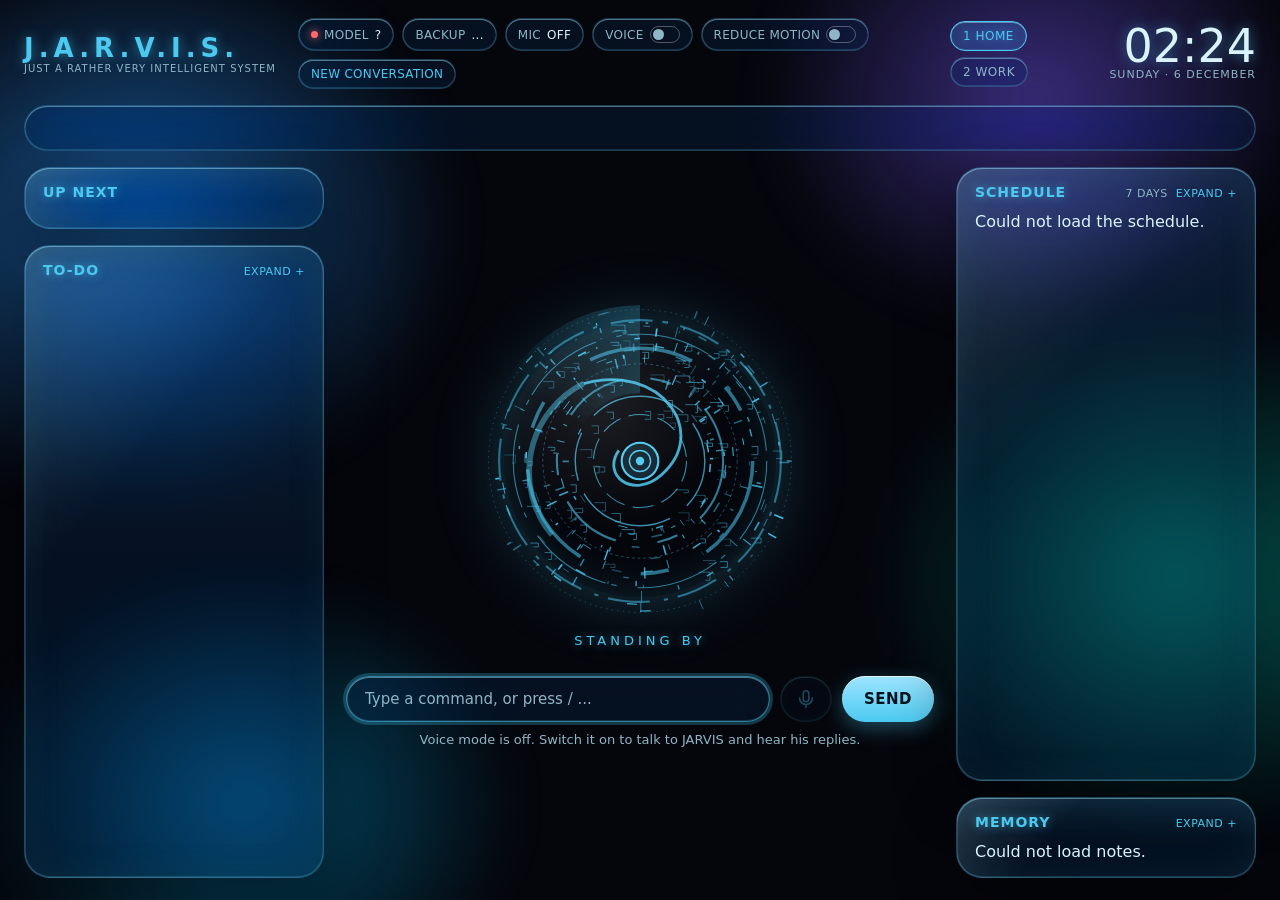
==== commit 5d860fbf: "Add spaces: a registry, header names, number keys and the address Co-Authored-By: Claude Opus 5.5 <n" ====
--- a/static/index.html
+++ b/static/index.html
@@ -7,7 +7,7 @@
 <link rel="stylesheet" href="/static/css/jarvis.css">
 <link rel="stylesheet" href="/static/css/motion.css">
 </head>
-<body data-state="idle">
+<body data-state="idle" data-space="home">
 <!-- Shown once per browser session, never with Reduce motion (app.js) -->
 <div class="boot" id="boot" hidden>
   <div class="boot-lines">
@@ -30,6 +30,7 @@
     <div class="chip">REDUCE MOTION <button id="motion" role="switch" aria-checked="false" aria-label="Reduce motion"></button></div>
     <button class="chip action" id="newchat" title="Forget this conversation and start again">NEW CONVERSATION</button>
   </div>
+  <nav class="spaces" id="spaces" aria-label="Spaces"></nav>
   <div class="clock"><div class="t" id="clock-time">--:--</div><div class="d" id="clock-date">&nbsp;</div></div>
 </header>
 
@@ -67,6 +68,9 @@
   <div class="panel" tabindex="0"><div class="h"><span class="l">MEMORY</span><span class="r" id="notes-count"></span><span class="hint">EXPAND +</span></div><div id="notes"></div></div>
 </div>
 
+<!-- Spaces other than Home (static/js/spaces.js): shown one at a time, JARVIS docked beside -->
+<section class="space" id="space-work" data-space="work" aria-label="Work" hidden></section>
+
 <script src="/static/js/orb.js"></script>
 <script src="/static/js/chat.js"></script>
 <script src="/static/js/tasks.js"></script>
@@ -74,6 +78,8 @@
 <script src="/static/js/voice.js"></script>
 <script src="/static/js/calendar.js"></script>
 <script src="/static/js/app.js"></script>
+<script src="/static/js/spaces.js"></script>
+<script src="/static/js/space-work.js"></script>
 <script src="/static/js/motion.js"></script>
 </body>
 </html>
--- a/static/css/jarvis.css
+++ b/static/css/jarvis.css
@@ -69,6 +69,13 @@
 .dot.ok { background:var(--green); box-shadow:0 0 8px var(--green); }
 .dot.bad { background:var(--red); box-shadow:0 0 8px var(--red); }
 .clock { margin-left:auto; text-align:right; white-space:nowrap; }
+/* The spaces (static/js/spaces.js): one capsule per space, the current one lit */
+.spaces { display:flex; gap:6px; flex-wrap:wrap; }
+.space-chip { font-family:var(--font); font-size:12px; letter-spacing:.5px; color:var(--muted); padding:7px 12px; cursor:pointer;
+  border-radius:999px; background-color:var(--glass); border:1px solid var(--line);
+  -webkit-backdrop-filter:var(--blur); backdrop-filter:var(--blur); box-shadow:var(--rim); }
+.space-chip:hover { border-color:var(--line-strong); color:var(--text); }
+.space-chip.on { color:var(--accent); border-color:var(--accent); background-color:rgba(76,201,240,.18); text-shadow:0 0 8px var(--glow); }
 .clock .t { font-family:var(--display); font-weight:300; font-size:46px; line-height:.9; text-shadow:0 0 14px var(--glow); }
 .clock .d { font-size:11px; letter-spacing:1px; color:var(--muted); }
 
@@ -159,6 +166,9 @@
 .step.done::before { content:"\2713"; color:var(--accent); }
 .step.error { color:#ffb3b3; }
 .step.error::before { content:"!"; color:var(--red); }
+/* A refused call JARVIS then fixed himself in the same reply (brain._mark_corrected) */
+.step.corrected { color:var(--muted); }
+.step.corrected::before { content:"\21BB"; color:var(--muted); }
 .step.waiting { color:#f6d47a; }
 .step.waiting::before { content:"\2026"; color:var(--amber); }
 
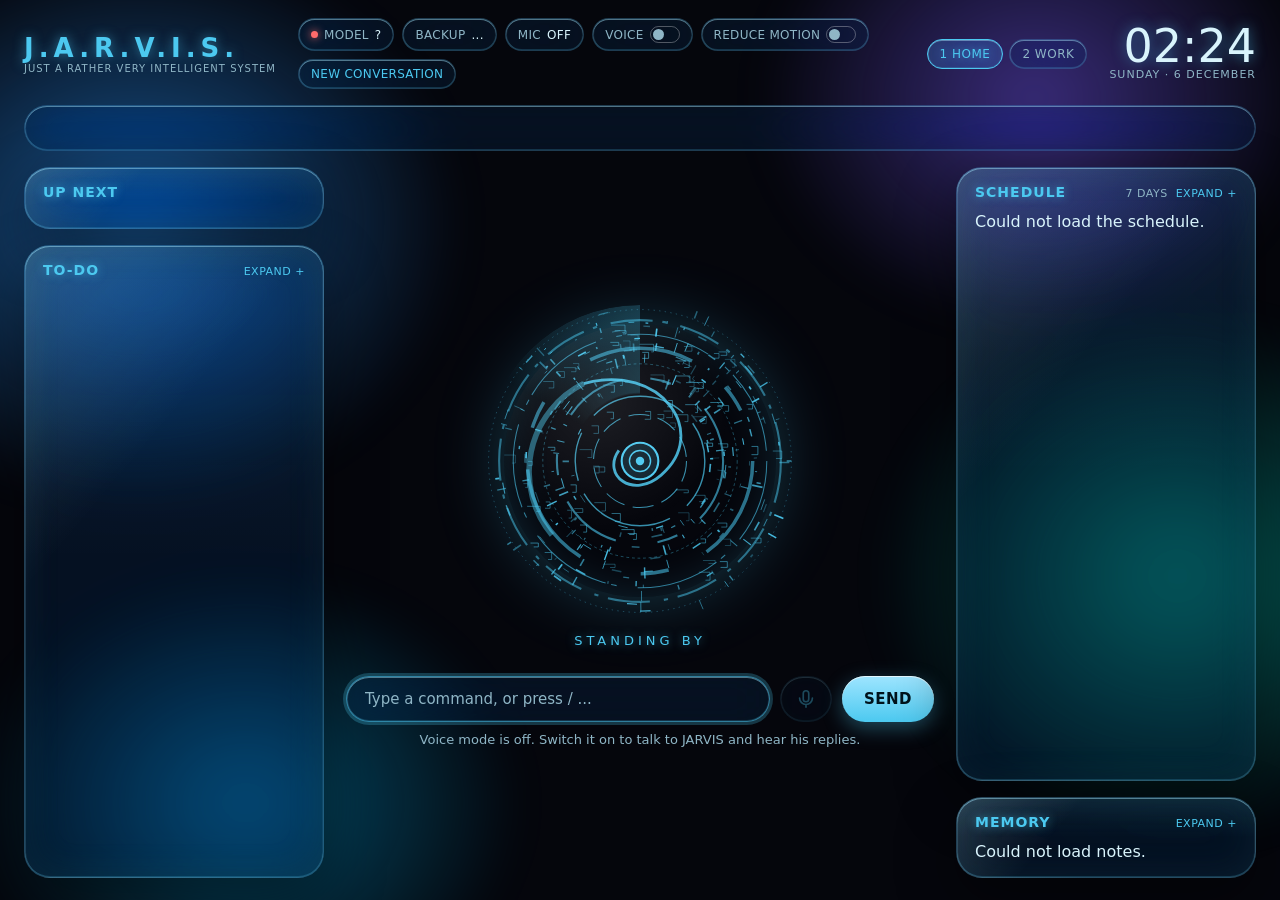
==== commit 284a5bc6: "Dock JARVIS on the right in a space, and add an empty Work space Co-Authored-By: Claude Opus 5.5 <no" ====
--- a/static/index.html
+++ b/static/index.html
@@ -6,6 +6,7 @@
 <title>JARVIS</title>
 <link rel="stylesheet" href="/static/css/jarvis.css">
 <link rel="stylesheet" href="/static/css/motion.css">
+<link rel="stylesheet" href="/static/css/space-work.css">
 </head>
 <body data-state="idle" data-space="home">
 <!-- Shown once per browser session, never with Reduce motion (app.js) -->
@@ -69,7 +70,9 @@
 </div>
 
 <!-- Spaces other than Home (static/js/spaces.js): shown one at a time, JARVIS docked beside -->
-<section class="space" id="space-work" data-space="work" aria-label="Work" hidden></section>
+<section class="space" id="space-work" data-space="work" aria-label="Work" hidden>
+  <div class="panel"><div class="h"><span class="l">WORK</span></div><div class="muted">Your day, deadlines and the calendar come here in the next stage.</div></div>
+</section>
 
 <script src="/static/js/orb.js"></script>
 <script src="/static/js/chat.js"></script>
--- a/static/css/jarvis.css
+++ b/static/css/jarvis.css
@@ -70,7 +70,7 @@
 .dot.bad { background:var(--red); box-shadow:0 0 8px var(--red); }
 .clock { margin-left:auto; text-align:right; white-space:nowrap; }
 /* The spaces (static/js/spaces.js): one capsule per space, the current one lit */
-.spaces { display:flex; gap:6px; flex-wrap:wrap; }
+.spaces { display:flex; gap:6px; flex-shrink:0; }
 .space-chip { font-family:var(--font); font-size:12px; letter-spacing:.5px; color:var(--muted); padding:7px 12px; cursor:pointer;
   border-radius:999px; background-color:var(--glass); border:1px solid var(--line);
   -webkit-backdrop-filter:var(--blur); backdrop-filter:var(--blur); box-shadow:var(--rim); }
@@ -295,6 +295,18 @@
 .tev .tm { font-size:12px; color:var(--muted); }
 .nowline { position:absolute; left:0; right:0; height:2px; background:var(--amber); box-shadow:0 0 8px var(--amber); z-index:2; }
 
+/* ---------- spaces other than Home: the space on the left, JARVIS docked on the right ----------
+   Nothing is moved in the page: the same .center (orb, conversation, card, command bar) is only
+   placed in another grid cell, so chat, voice and a waiting card carry on (static/js/spaces.js) */
+.space { display:flex; flex-direction:column; gap:16px; min-width:0; min-height:0; overflow:auto; }
+.space[hidden] { display:none; }
+body:not([data-space="home"]) { grid-template-columns:minmax(0,1fr) minmax(300px,360px); grid-template-rows:auto minmax(0,1fr); }
+body:not([data-space="home"]) header { grid-column:1 / -1; }
+body:not([data-space="home"]) .col, body:not([data-space="home"]) .timeline { display:none; }
+body:not([data-space="home"]) .space { grid-column:1; grid-row:2; }
+body:not([data-space="home"]) .center { grid-column:2; grid-row:2; justify-content:flex-start; }
+body:not([data-space="home"]) .orbwrap { width:min(180px,100%,22vh); }
+
 /* ---------- narrow screens: one column that scrolls ---------- */
 @media (max-width:900px) {
   body { grid-template-columns:1fr; grid-template-rows:none; height:auto; min-height:100vh; overflow:auto; padding:14px; }
@@ -302,4 +314,7 @@
   .clock { margin-left:0; }
   .timeline { display:none; }
   .center { order:-1; }
-}
+  /* in a space too: JARVIS first (order -1), then the space */
+  body:not([data-space="home"]) { grid-template-columns:1fr; grid-template-rows:none; }
+  body:not([data-space="home"]) .space, body:not([data-space="home"]) .center { grid-column:1; grid-row:auto; }
+}
--- a/static/css/motion.css
+++ b/static/css/motion.css
@@ -139,8 +139,8 @@
 /* Holographic tilt: set by motion.js from the mouse position */
 .panel.fx-tilt { transform:perspective(900px) rotateX(var(--rx, 0deg)) rotateY(var(--ry, 0deg)); }
 /* Ambient mode: after 3 idle minutes the panels dim and the orb takes the stage */
-.col, .timeline, .transcript, .bar, .readouts { transition:opacity .5s ease; }
-body.fx-ambient .col, body.fx-ambient .timeline, body.fx-ambient .transcript, body.fx-ambient .ticker,
+.col, .timeline, .space, .transcript, .bar, .readouts { transition:opacity .5s ease; }
+body.fx-ambient .col, body.fx-ambient .timeline, body.fx-ambient .space, body.fx-ambient .transcript, body.fx-ambient .ticker,
 body.fx-ambient .bar, body.fx-ambient #hint, body.fx-ambient .readouts { opacity:.12; transition:opacity 1.2s ease; }
 body.fx-ambient .orbwrap { width:min(460px,100%,52vh) !important; }
 
--- a/static/css/space-work.css
+++ b/static/css/space-work.css
@@ -0,0 +1,3 @@
+/* The Work space (static/js/space-work.js). Its panels come in stage 2 of
+   docs/specs/2026-10-27-spaces-and-work.md; for now one panel says so. */
+#space-work .panel { flex:0 0 auto; cursor:default; }
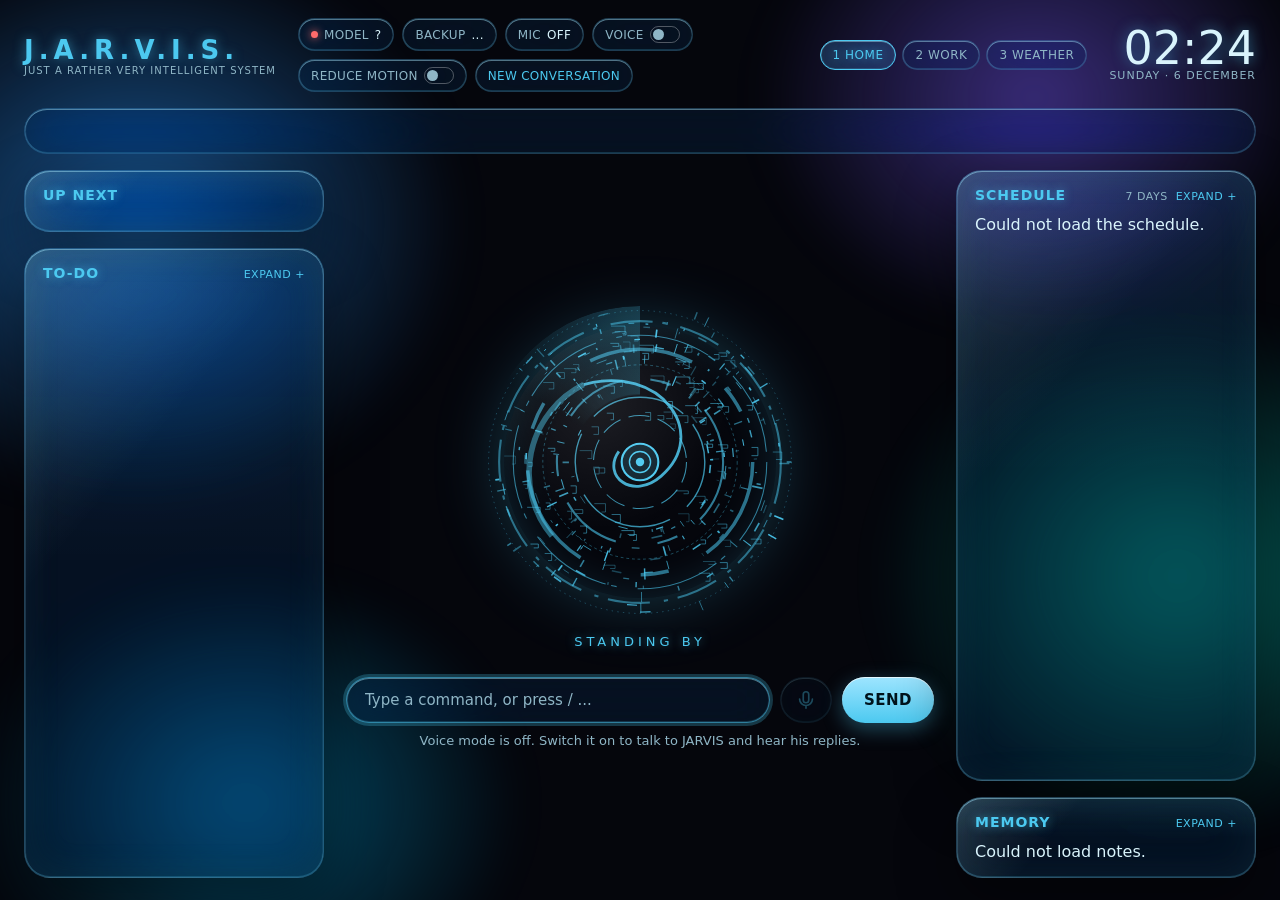
==== commit 793d6f79: "Weather: the space and its globe (key 3) globe.js draws a wireframe Earth on a canvas (orthographic " ====
--- a/static/index.html
+++ b/static/index.html
@@ -7,6 +7,7 @@
 <link rel="stylesheet" href="/static/css/jarvis.css">
 <link rel="stylesheet" href="/static/css/motion.css">
 <link rel="stylesheet" href="/static/css/space-work.css">
+<link rel="stylesheet" href="/static/css/space-weather.css">
 </head>
 <body data-state="idle" data-space="home">
 <!-- Shown once per browser session, never with Reduce motion (app.js) -->
@@ -39,7 +40,7 @@
 
 <div class="col">
   <div class="panel" id="upnext-panel"><div class="h"><span class="l">UP NEXT</span><span class="r" id="upnext-in"></span></div><div id="upnext"></div></div>
-  <div class="panel grow" tabindex="0"><div class="h"><span class="l">TO-DO</span><span class="r" id="tasks-count"></span><span class="hint">EXPAND +</span></div><div id="tasks"></div></div>
+  <div class="panel grow" tabindex="0"><div class="h"><span class="l">TO-DO</span><span class="r" id="tasks-count"></span><span class="hint">EXPAND +</span></div><div id="tasks" class="task-list"></div></div>
 </div>
 
 <div class="center">
@@ -71,7 +72,32 @@
 
 <!-- Spaces other than Home (static/js/spaces.js): shown one at a time, JARVIS docked beside -->
 <section class="space" id="space-work" data-space="work" aria-label="Work" hidden>
-  <div class="panel"><div class="h"><span class="l">WORK</span></div><div class="muted">Your day, deadlines and the calendar come here in the next stage.</div></div>
+  <div class="panel" id="work-day"><div class="h"><span class="l">YOUR DAY</span></div></div>
+  <div class="panel" id="work-deadlines-panel"><div class="h"><span class="l">DEADLINES</span></div><div id="work-deadlines"></div></div>
+  <div class="panel" id="work-tasks-panel"><div class="h"><span class="l">TO-DO</span></div><div id="work-tasks" class="task-list"></div></div>
+  <div class="panel" id="work-cal-panel"><div class="h"><span class="l">CALENDAR</span></div><div id="work-cal"></div></div>
+</section>
+<!-- Weather (static/js/space-weather.js): the globe, then the page for the place you confirm.
+     data-view says which: globe, ping or page -->
+<section class="space" id="space-weather" data-space="weather" data-view="globe" aria-label="Weather" hidden>
+  <div id="wx-globe-view">
+    <canvas id="wx-globe" aria-label="Globe"></canvas>
+    <div class="wx-search">
+      <input id="wx-query" maxlength="80" placeholder="Search a place" aria-label="Search a place" autocomplete="off">
+      <button id="wx-go" class="btn ghost">SEARCH</button>
+      <div id="wx-note" class="muted" aria-live="polite"></div>
+    </div>
+    <div id="wx-ping" class="wx-ping" role="dialog" aria-label="Is this the place?" hidden>
+      <div id="wx-ping-name"></div>
+      <div id="wx-ping-where" class="muted"></div>
+      <div class="wx-ping-buttons"><button id="wx-yes" class="btn ghost">THIS ONE</button><button id="wx-no" class="btn ghost">NOT THIS ONE</button></div>
+    </div>
+    <div class="wx-home">
+      <label><input type="checkbox" id="wx-open-home"> Open on home</label>
+      <span id="wx-home-name" class="muted"></span>
+    </div>
+  </div>
+  <div id="wx-page"></div>
 </section>
 
 <script src="/static/js/orb.js"></script>
@@ -83,6 +109,8 @@
 <script src="/static/js/app.js"></script>
 <script src="/static/js/spaces.js"></script>
 <script src="/static/js/space-work.js"></script>
+<script src="/static/js/globe.js"></script>
+<script src="/static/js/space-weather.js"></script>
 <script src="/static/js/motion.js"></script>
 </body>
 </html>
--- a/static/css/motion.css
+++ b/static/css/motion.css
@@ -29,10 +29,10 @@
 body.fx-receding header, body.fx-receding .timeline, body.fx-receding .center, body.fx-receding .col > .panel:not(.focused) {
   transform:scale(.95); filter:blur(3px); opacity:.45; }
 /* A screen that is open but not shown yet keeps its place, invisibly */
-.panel.fx-hidden { visibility:hidden; }
+.panel.fx-hidden, .space.fx-hidden { visibility:hidden; }
 /* 1. Charge: the panel pulses, a shockwave bursts out of it */
 @keyframes fx-charge { 0% { filter:brightness(1); } 50% { filter:brightness(1.8); transform:scale(1.02); } 100% { filter:brightness(1); transform:scale(1); } }
-.panel.fx-charge { animation:fx-charge .25s ease; }
+.panel.fx-charge, .space-chip.fx-charge { animation:fx-charge .25s ease; }
 .fx-shock { position:fixed; z-index:22; border-radius:50%; border:2px solid var(--accent); pointer-events:none; box-shadow:0 0 30px var(--glow), inset 0 0 30px var(--glow); }
 /* 2-4. The empty pane of glass that flies out and holds the access readout */
 .fx-frame { position:fixed; z-index:21; pointer-events:none; border-radius:32px; border:1px solid rgba(120,215,255,.28); background:rgba(8,28,52,.42);
@@ -86,6 +86,13 @@
 /* The content arrives item by item (--i is each item's position, set by motion.js) */
 @keyframes fx-arrive-seq { from { opacity:0; transform:translateX(-10px); } }
 .fx-seq { animation:fx-arrive-seq .35s ease both; animation-delay:calc(var(--i) * 35ms); }
+
+/* ---------- Spaces: the access sequence for a whole space ---------- */
+/* Home's columns fall back as a space opens, and come back when you return */
+@keyframes fx-depart { to { opacity:0; transform:scale(.95); filter:blur(3px); } }
+body.fx-leaving .col, body.fx-leaving .timeline { animation:fx-depart .3s ease forwards; }
+@keyframes fx-return { from { opacity:0; transform:scale(.95); filter:blur(3px); } }
+.col.fx-return, .timeline.fx-return { animation:fx-return .45s ease both; }
 
 /* ---------- Feedback when something changes ---------- */
 /* An event added: a glow ripple */
--- a/static/css/space-work.css
+++ b/static/css/space-work.css
@@ -1,3 +1,43 @@
-/* The Work space (static/js/space-work.js). Its panels come in stage 2 of
-   docs/specs/2026-10-27-spaces-and-work.md; for now one panel says so. */
-#space-work .panel { flex:0 0 auto; cursor:default; }
+/* The Work space (static/js/space-work.js): your day across the top; Deadlines and To-do on
+   the left; the calendar filling the rest. JARVIS's dock is beside it (jarvis.css). */
+#space-work {
+  display:grid; gap:16px; overflow:hidden;
+  grid-template-columns:minmax(260px, 320px) minmax(0, 1fr);
+  grid-template-rows:auto minmax(0, 1fr) minmax(0, 1fr);
+}
+#space-work[hidden] { display:none; }
+#space-work .panel { cursor:default; }
+#work-day { grid-column:1 / -1; }
+#work-deadlines-panel { grid-column:1; grid-row:2; }
+#work-tasks-panel { grid-column:1; grid-row:3; }
+#work-cal-panel { grid-column:2; grid-row:2 / 4; display:flex; flex-direction:column; overflow:hidden; }
+#work-cal { display:flex; flex-direction:column; flex:1; min-height:0; }
+
+/* Narrow screens: one column, the calendar last */
+@media (max-width:900px) {
+  #space-work { grid-template-columns:1fr; grid-template-rows:none; overflow:visible; }
+  #work-day, #work-deadlines-panel, #work-tasks-panel, #work-cal-panel { grid-column:1; grid-row:auto; }
+  #work-cal-panel { height:560px; }   /* the week grid scrolls inside, as on a big screen */
+}
+
+/* Your day, worked out: three short lines side by side */
+.day-lines { display:grid; grid-template-columns:repeat(3, minmax(0, 1fr)); gap:12px 24px; }
+.day-line { font-size:15px; line-height:1.4; }
+.day-line:first-child { color:var(--accent); }
+
+/* Deadlines: a row per task, a bar that fills as the date comes closer */
+.deadline { padding:8px 0; border-top:1px solid rgba(76,201,240,.12); }
+.dl-top { display:flex; align-items:baseline; gap:8px; }
+.dl-title { flex:1; min-width:0; font-size:15px; overflow:hidden; text-overflow:ellipsis; white-space:nowrap; }
+.dl-next { font-size:10px; font-weight:600; letter-spacing:1px; color:var(--accent); }
+.dl-when { font-size:12px; color:var(--muted); white-space:nowrap; }
+.dl-bar { height:5px; margin-top:6px; border-radius:999px; background:rgba(255,255,255,.10); overflow:hidden; }
+.dl-bar i { display:block; height:100%; border-radius:999px; background:var(--accent); }
+.deadline[data-state="today"] .dl-bar i { background:var(--amber); }
+.deadline[data-state="today"] .dl-when { color:var(--amber); }
+.deadline[data-state="overdue"] .dl-bar i { background:var(--red); }
+.deadline[data-state="overdue"] .dl-when, .deadline[data-state="overdue"] .dl-title { color:#ff8c8c; }
+
+@media (max-width:900px) {
+  .day-lines { grid-template-columns:1fr; }
+}
--- a/static/css/space-weather.css
+++ b/static/css/space-weather.css
@@ -0,0 +1,41 @@
+/* The Weather space (static/js/space-weather.js, static/js/globe.js): the globe fills the
+   space, with the search box and home settings floating over it as glass; the weather page
+   replaces it once a place is confirmed. JARVIS's dock is beside it (jarvis.css). */
+#space-weather { position:relative; overflow:hidden; }
+#space-weather[hidden] { display:none; }
+#space-weather .panel { cursor:default; }
+
+#wx-globe-view { position:relative; flex:1; min-height:0; }
+#wx-globe { position:absolute; inset:0; width:100%; height:100%; display:block; }
+#space-weather[data-view="page"] #wx-globe-view { opacity:.18; pointer-events:none; transition:opacity .8s ease; }
+#space-weather[data-view="page"] .wx-search,
+#space-weather[data-view="page"] .wx-home { visibility:hidden; }
+
+/* Glass, as the panels (jarvis.css) */
+.wx-search, .wx-ping, .wx-home {
+  position:absolute; z-index:2; border-radius:18px; border:1px solid var(--line);
+  background-color:var(--glass); -webkit-backdrop-filter:var(--blur); backdrop-filter:var(--blur);
+  box-shadow:var(--rim);
+}
+.wx-search { top:0; left:50%; transform:translateX(-50%); width:min(460px, 100%); padding:10px;
+  display:flex; flex-wrap:wrap; gap:8px; align-items:center; }
+#wx-query { flex:1; min-width:0; padding:10px 12px; border-radius:12px; border:1px solid var(--line);
+  background:rgba(0,0,0,.18); color:var(--text); font-size:15px; font-family:inherit; outline:none; }
+#wx-query:focus { border-color:rgba(76,201,240,.6); box-shadow:0 0 0 3px rgba(76,201,240,.25); }
+#wx-note { flex-basis:100%; font-size:13px; min-height:0; }
+#wx-note:empty { display:none; }
+
+.wx-home { bottom:0; right:0; padding:8px 14px; font-size:13px; display:flex; gap:10px; align-items:center; }
+.wx-home label { cursor:pointer; display:flex; gap:6px; align-items:center; }
+
+/* The ping card, placed beside the ping by space-weather.js (style.left / style.top) */
+.wx-ping { padding:12px 14px; min-width:220px; max-width:300px; }
+.wx-ping[hidden] { display:none; }
+#wx-ping-name { font-size:20px; font-weight:600; color:var(--accent); }
+#wx-ping-where { font-size:13px; margin:2px 0 10px; }
+.wx-ping-buttons { display:flex; gap:8px; flex-wrap:wrap; }
+.wx-ping .btn { padding:8px 14px; font-size:12px; }
+#wx-yes { border-color:var(--accent); color:var(--accent); }
+
+#wx-page { display:none; }
+#space-weather[data-view="page"] #wx-page { display:grid; }
